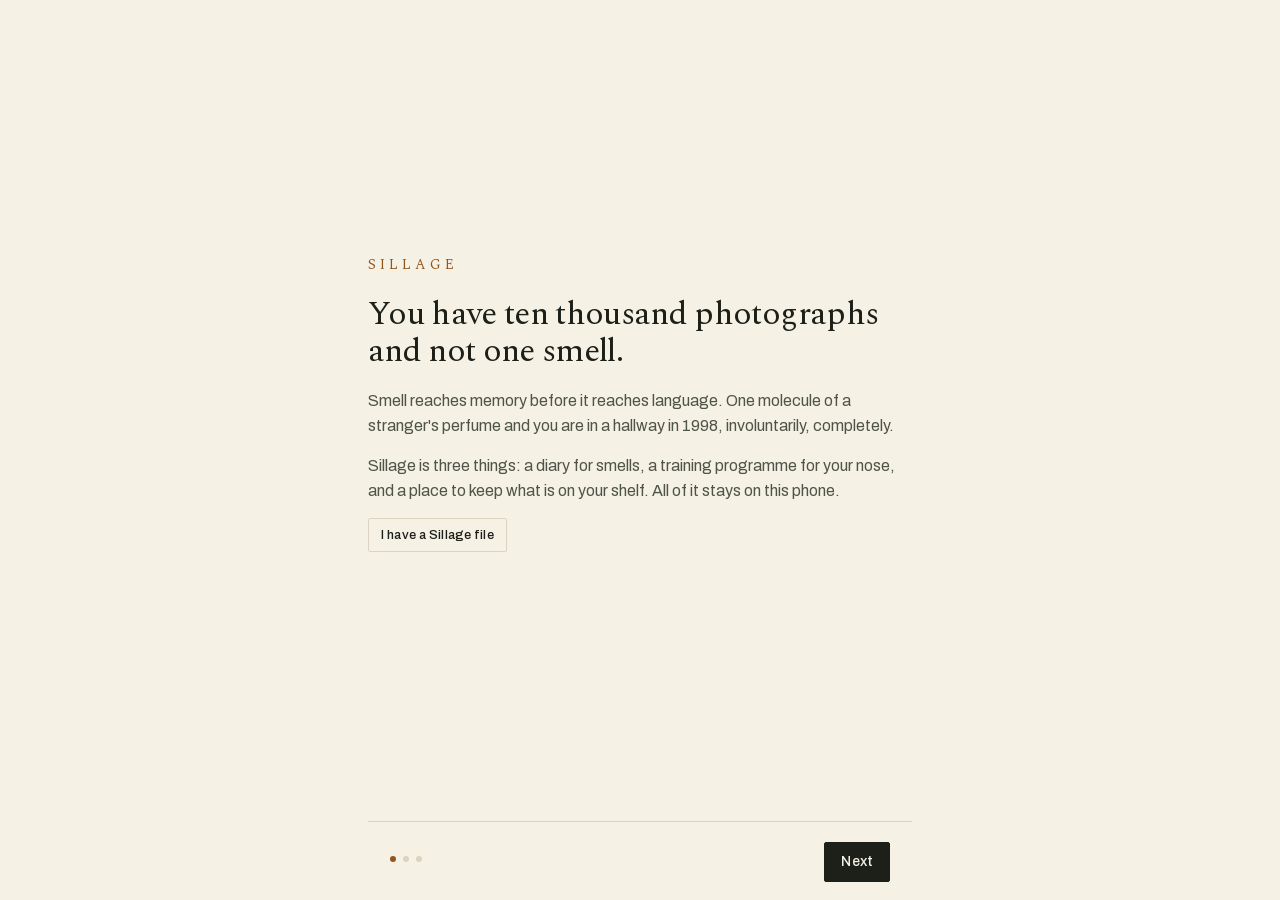
==== web/index.html @ 988bdafa "A diary for smells and a training programme for your nose. Scent journal, note lexicon and drills, e" ====
<!doctype html>
<html lang="en">
<head>
<meta charset="utf-8">
<meta name="viewport" content="width=device-width, initial-scale=1, maximum-scale=1, user-scalable=no, viewport-fit=cover">
<meta name="color-scheme" content="light dark">
<title>Sillage</title>
<link rel="icon" href="data:,">
<link rel="stylesheet" href="fonts/fonts.css">
<link rel="stylesheet" href="css/style.css">
</head>
<body>

<main id="stage">

  <!-- ONBOARDING -->
  <section class="screen" id="onboard" hidden>
    <div class="ob-track">
      <article class="ob-card" data-step="0">
        <p class="ob-kicker">Sillage</p>
        <h1 class="ob-line">You have ten thousand photographs and not one smell.</h1>
        <p class="ob-sub">Smell reaches memory before it reaches language. One molecule of a stranger's perfume and you are in a hallway in 1998, involuntarily, completely.</p>
        <p class="ob-sub">Sillage is three things: a diary for smells, a training programme for your nose, and a place to keep what is on your shelf. All of it stays on this phone.</p>
        <div class="btnrow">
          <label class="btn ghost small filelabel">I have a Sillage file<input type="file" id="obRestore" accept=".json" hidden></label>
        </div>
        <p class="ob-note" id="obRestoreNote"></p>
      </article>

      <article class="ob-card" data-step="1">
        <h2 class="ob-line small">You cannot record a smell. You can encode one.</h2>
        <p class="ob-sub">The trick is comparison. An adjective evaporates; a comparison sticks. Every entry asks you for one sentence of it, and hands you a shape to fill in.</p>
        <div class="field">
          <label for="obAnchor">Try it now. Something you can smell, or remember smelling.</label>
          <textarea id="obAnchor" rows="3" maxlength="240" placeholder="It is like wet cardboard and oranges, but warmer"></textarea>
          <p class="help" id="obAnchorNote">This is the whole technique. It gets easier immediately.</p>
        </div>
      </article>

      <article class="ob-card" data-step="2">
        <h2 class="ob-line small">Five minutes, most mornings.</h2>
        <p class="ob-sub">Training is short and it uses what is already in your kitchen. Coffee, a lemon, cloves and mint will get you through the first week.</p>
        <div class="field row spread">
          <div><label for="obRemind">Remind me to train</label>
            <p class="help">One notification, composed on this device. You can turn it off at any time.</p></div>
          <input type="checkbox" id="obRemind">
        </div>
        <div class="field row">
          <div class="half"><label for="obTime">At</label><input type="time" id="obTime" value="07:00"></div>
          <div class="half"><label for="obHemi">You are in the</label>
            <select id="obHemi">
              <option value="north">Northern hemisphere</option>
              <option value="south">Southern hemisphere</option>
            </select></div>
        </div>
        <p class="help">The hemisphere is only used to decide which season an entry belongs to, so that a cold first morning surfaces last year's cold first morning.</p>
      </article>
    </div>

    <div class="ob-foot">
      <div class="ob-dots" id="obDots"></div>
      <div class="btnrow tight">
        <button class="btn ghost small" id="obBack" hidden>Back</button>
        <button class="btn" id="obNext">Next</button>
      </div>
    </div>
  </section>

  <!-- JOURNAL -->
  <section class="screen view" id="v-journal" hidden>
    <div class="topbar">
      <div>
        <p class="eyebrow" id="journalDay"></p>
        <h1 class="title">Journal</h1>
      </div>
      <button class="btn ghost small" id="toSettings">Settings</button>
    </div>
    <div class="scroller">
      <div id="resurface"></div>
      <div class="searchrow">
        <input type="search" id="entrySearch" placeholder="A note, a place, a feeling" aria-label="Search your entries">
      </div>
      <div id="entryStream"></div>
      <p class="empty" id="journalEmpty" hidden>Nothing here yet. The next thing you smell will do.</p>
      <p class="effort" id="weekLine"></p>
    </div>
    <button class="fab" id="newEntry" aria-label="New entry">
      <span class="fabmark" aria-hidden="true"></span>
      <span class="fabtext">Log a smell</span>
    </button>
  </section>

  <!-- TRAIN -->
  <section class="screen view" id="v-train" hidden>
    <div class="topbar">
      <div>
        <p class="eyebrow" id="trainEyebrow"></p>
        <h1 class="title">Train</h1>
      </div>
      <button class="btn ghost small" id="toSkill">Your nose</button>
    </div>
    <div class="scroller">
      <div id="todaySession"></div>
      <h2 class="sub">Tracks</h2>
      <div id="trackList"></div>
      <h2 class="sub">How the scoring works</h2>
      <p class="help long">You shuffle the jars and you mark yourself. Sillage cannot smell anything, so the number on your accuracy curve is exactly as honest as you are. Marking a miss is worth more than marking a hit: it is the only way the app knows which shelf to send you back to.</p>
    </div>
  </section>

  <!-- SHELF -->
  <section class="screen view" id="v-shelf" hidden>
    <div class="topbar">
      <div>
        <p class="eyebrow" id="shelfCount"></p>
        <h1 class="title">Shelf</h1>
      </div>
      <button class="btn ghost small" id="addBottle">Add a bottle</button>
    </div>
    <div class="scroller">
      <div id="shelfStats"></div>
      <div id="bottleGrid" class="grid"></div>
      <p class="empty" id="shelfEmpty" hidden>An empty shelf. Add the bottle you wore today, and the wear log starts paying you back in about a fortnight.</p>
      <div id="neglected"></div>
    </div>
  </section>

  <!-- LEXICON -->
  <section class="screen view" id="v-lexicon" hidden>
    <div class="topbar">
      <div>
        <p class="eyebrow" id="lexEyebrow"></p>
        <h1 class="title">Lexicon</h1>
      </div>
      <button class="btn ghost small" id="lexMode">Yours</button>
    </div>
    <div class="scroller">
      <div class="searchrow">
        <input type="search" id="lexSearch" placeholder="Find a word" aria-label="Search the lexicon">
      </div>
      <div id="lexBody"></div>
    </div>
  </section>

  <!-- ENTRY FLOW -->
  <section class="screen view" id="v-entry" hidden>
    <div class="topbar">
      <button class="btn ghost small" id="entryCancel">Cancel</button>
      <button class="btn small" id="entrySave">Save</button>
    </div>
    <div class="scroller">
      <p class="eyebrow" id="entryWhen"></p>
      <h1 class="title" id="entryTitle">What did you smell?</h1>

      <div class="field">
        <textarea id="eText" rows="3" maxlength="600" placeholder="Rain hitting the hot pavement outside the bakery" aria-label="What you smelled"></textarea>
      </div>

      <h2 class="sub">Notes</h2>
      <div class="chiprow" id="eTags"></div>
      <div class="btnrow tight">
        <button class="btn ghost small" id="eAddTag">Add a note</button>
        <button class="btn bare" id="eSuggest">Read my words</button>
      </div>
      <p class="help" id="eTagNote">Tags come from the lexicon, and every one you use grows your vocabulary.</p>

      <h2 class="sub">Feeling</h2>
      <div id="eWheel" class="wheelwrap"></div>
      <p class="help" id="eFeelNote"></p>

      <h2 class="sub">Where, and who</h2>
      <div class="field row">
        <div class="half"><label for="ePlace">Place</label>
          <input type="text" id="ePlace" maxlength="80" autocomplete="off" placeholder="Rua da Bica, Lisbon"></div>
        <div class="half"><label for="ePeople">Who was there</label>
          <input type="text" id="ePeople" maxlength="120" autocomplete="off" placeholder="Names, separated by commas"></div>
      </div>
      <div class="field">
        <label for="eBottle">Wearing</label>
        <select id="eBottle"></select>
      </div>

      <h2 class="sub">The anchor</h2>
      <div class="field">
        <textarea id="eAnchor" rows="3" maxlength="240" aria-label="One sentence of comparison"></textarea>
        <div class="btnrow tight">
          <button class="btn bare" id="eScaffold">Another shape</button>
          <span class="help" id="eAnchorCount"></span>
        </div>
      </div>

      <div class="btnrow">
        <button class="btn ghost small danger" id="eDelete" hidden>Delete this entry</button>
      </div>
    </div>
  </section>

  <!-- DRILL -->
  <section class="screen view" id="v-drill" hidden>
    <div class="topbar">
      <button class="btn ghost small" id="drillQuit">Leave</button>
      <p class="eyebrow" id="drillStep"></p>
    </div>
    <div class="scroller" id="drillBody"></div>
  </section>

  <!-- BOTTLE -->
  <section class="screen view" id="v-bottle" hidden>
    <div class="topbar">
      <button class="btn ghost small" id="bottleBack">Back</button>
      <button class="btn ghost small" id="bottleEdit">Edit</button>
    </div>
    <div class="scroller" id="bottleBody"></div>
  </section>

  <!-- LEXICON CARD -->
  <section class="screen view" id="v-card" hidden>
    <div class="topbar">
      <button class="btn ghost small" id="cardBack">Back</button>
      <p class="eyebrow" id="cardFamily"></p>
    </div>
    <div class="scroller" id="cardBody"></div>
  </section>

  <!-- SKILL DASHBOARD -->
  <section class="screen view" id="v-skill" hidden>
    <div class="topbar">
      <button class="btn ghost small" id="skillBack">Back</button>
      <h1 class="title small">Your nose</h1>
    </div>
    <div class="scroller" id="skillBody"></div>
  </section>

  <!-- SETTINGS -->
  <section class="screen view" id="v-settings" hidden>
    <div class="topbar">
      <button class="btn ghost small" id="settingsBack">Back</button>
      <h1 class="title small">Settings</h1>
    </div>
    <div class="scroller">
      <h2 class="sub">Training</h2>
      <div class="field row spread">
        <div><label for="setRemind">Remind me</label>
          <p class="help">One notification for the next session, composed here and scheduled by Android.</p></div>
        <input type="checkbox" id="setRemind">
      </div>
      <div class="field row">
        <div class="half"><label for="setTime">At</label><input type="time" id="setTime"></div>
        <div class="half"><label for="setEvery">How often</label>
          <select id="setEvery">
            <option value="1">Every day</option>
            <option value="2">Every other day</option>
            <option value="3">Every third day</option>
            <option value="7">Once a week</option>
          </select></div>
      </div>

      <h2 class="sub">Resurfacing</h2>
      <div class="field row spread">
        <div><label for="setResurface">Bring old entries back</label>
          <p class="help">Anniversaries, and the same week of the year. A soft haptic pulse when one lands.</p></div>
        <input type="checkbox" id="setResurface">
      </div>
      <div class="field">
        <label for="setHemi">Hemisphere</label>
        <select id="setHemi">
          <option value="north">Northern</option>
          <option value="south">Southern</option>
        </select>
        <p class="help">Used only to decide which season an entry belongs to.</p>
      </div>

      <h2 class="sub">The shelf</h2>
      <div class="field row">
        <div class="half"><label for="setCurrency">Currency mark</label>
          <input type="text" id="setCurrency" maxlength="3" autocomplete="off"></div>
        <div class="half"><label for="setPrices">Show prices</label>
          <div class="switchrow"><input type="checkbox" id="setPrices"></div></div>
      </div>
      <p class="help">Prices are private and stay on this device. Turn them off if you hand your phone around.</p>

      <h2 class="sub">What Sillage cannot do</h2>
      <ul class="plainlist">
        <li>Reach the internet. The app does not hold the permission, so it cannot open a connection at all.</li>
        <li>Decode batch codes. That needs a brand database nobody can verify, so it is not here rather than half here.</li>
        <li>Take photographs. There is no camera permission. Every bottle on your shelf is drawn from its own name.</li>
        <li>Know the weather. Rain-triggered resurfacing needed a live forecast, so entries come back by date and by season instead.</li>
      </ul>

      <h2 class="sub">Your notebook</h2>
      <p class="help long" id="countLine"></p>
      <div class="btnrow">
        <button class="btn ghost small" id="exJson">Export JSON</button>
        <button class="btn ghost small" id="exCsv">Entries CSV</button>
        <button class="btn ghost small" id="exShelf">Shelf CSV</button>
        <label class="btn ghost small filelabel">Import<input type="file" id="importFile" accept=".json" hidden></label>
      </div>
      <p class="help" id="ioNote"></p>
      <div class="btnrow">
        <button class="btn ghost small danger" id="eraseBtn">Erase everything</button>
      </div>
      <p class="help long">An export is a plain file written to your Downloads folder by your own tap. It is not encrypted, so keep it where you would keep a diary.</p>

      <p class="colophon">Sillage. A diary for your most neglected sense.<br>Free and complete. No account, no subscription, no ads.</p>
    </div>
  </section>
</main>

<nav id="tabs" hidden>
  <button data-view="journal" class="tab is-on">Journal</button>
  <button data-view="train" class="tab">Train</button>
  <button data-view="shelf" class="tab">Shelf</button>
  <button data-view="lexicon" class="tab">Lexicon</button>
</nav>

<!-- NOTE PICKER -->
<div id="sheetTags" class="sheet" hidden>
  <div class="sheet-panel tall">
    <p class="sheet-title">Notes</p>
    <input type="search" id="tagSearch" placeholder="Search 352 cards" aria-label="Search notes">
    <div id="tagResults" class="taglist"></div>
    <div class="btnrow end">
      <button class="btn" id="tagDone">Done</button>
    </div>
  </div>
</div>

<!-- WEAR -->
<div id="sheetWear" class="sheet" hidden>
  <div class="sheet-panel">
    <p class="sheet-title" id="wearTitle"></p>
    <p class="sheet-sub">What is today?</p>
    <div class="chiprow" id="wearContexts" role="group" aria-label="Context"></div>
    <div class="field row">
      <div class="half"><label for="wearSprays">Sprays</label>
        <input type="number" id="wearSprays" min="1" max="20" inputmode="numeric" placeholder="Optional"></div>
      <div class="half"><label for="wearDate">Day</label>
        <input type="date" id="wearDate"></div>
    </div>
    <div class="btnrow end">
      <button class="btn ghost small" id="wearCancel">Cancel</button>
      <button class="btn" id="wearSave">Log it</button>
    </div>
  </div>
</div>

<!-- BOTTLE EDITOR -->
<div id="sheetBottle" class="sheet" hidden>
  <div class="sheet-panel tall">
    <p class="sheet-title" id="bottleSheetTitle">Add a bottle</p>
    <div class="field row">
      <div class="half"><label for="bName">Name</label>
        <input type="text" id="bName" maxlength="60" autocomplete="off" placeholder="Terre d'Hermes"></div>
      <div class="half"><label for="bHouse">House</label>
        <input type="text" id="bHouse" maxlength="40" autocomplete="off" placeholder="Hermes"></div>
    </div>
    <div class="field row">
      <div class="half"><label for="bSize">Size, ml</label>
        <input type="number" id="bSize" min="1" max="1000" inputmode="numeric" placeholder="100"></div>
      <div class="half"><label for="bStatus">What it is</label>
        <select id="bStatus"></select></div>
    </div>
    <div class="field row">
      <div class="half"><label for="bPrice">Price paid</label>
        <input type="number" id="bPrice" min="0" step="0.01" inputmode="decimal" placeholder="Private"></div>
      <div class="half"><label for="bAcquired">Acquired</label>
        <input type="date" id="bAcquired"></div>
    </div>
    <label class="mt">Notes on the bottle</label>
    <div class="chiprow" id="bNotes"></div>
    <div class="btnrow tight"><button class="btn ghost small" id="bAddNote">Add a note</button></div>

    <label for="bSillage" class="mt">Sillage</label>
    <div class="chiprow" id="bSillage" role="radiogroup" aria-label="Sillage"></div>
    <label class="mt">Seasons it works</label>
    <div class="chiprow" id="bSeasons" role="group" aria-label="Seasons"></div>

    <p class="sheet-sub mt">Your take, in three lines</p>
    <input type="text" id="bOpening" maxlength="120" autocomplete="off" placeholder="Opening" aria-label="Opening">
    <input type="text" id="bHeart" maxlength="120" autocomplete="off" placeholder="Heart" aria-label="Heart" class="mt6">
    <input type="text" id="bDrydown" maxlength="120" autocomplete="off" placeholder="Drydown" aria-label="Drydown" class="mt6">
    <label for="bStory" class="mt">How it arrived</label>
    <input type="text" id="bStory" maxlength="160" autocomplete="off" placeholder="Optional. Bought in Rome, the day it rained.">

    <div class="btnrow end">
      <button class="btn ghost small danger" id="bDelete" hidden>Remove</button>
      <button class="btn ghost small" id="bCancel">Cancel</button>
      <button class="btn" id="bSave">Save</button>
    </div>
  </div>
</div>

<p id="toast" class="toast" hidden></p>

<script src="js/lexicon.js"></script>
<script src="js/content.js"></script>
<script src="js/art.js"></script>
<script src="js/store.js"></script>
<script src="js/app.js"></script>
</body>
</html>
---- web/fonts/fonts.css ----
/* latin-ext */
@font-face {
  font-family: 'Archivo';
  font-style: normal;
  font-weight: 400;
  font-stretch: 100%;
  font-display: swap;
  src: url(k3kPo8UDI-1M0wlSV9XAw6lQkqWY8Q82sLyTOxKsv4RnUPU.woff2) format('woff2');
  unicode-range: U+0100-02BA, U+02BD-02C5, U+02C7-02CC, U+02CE-02D7, U+02DD-02FF, U+0304, U+0308, U+0329, U+1D00-1DBF, U+1E00-1E9F, U+1EF2-1EFF, U+2020, U+20A0-20AB, U+20AD-20C0, U+2113, U+2C60-2C7F, U+A720-A7FF;
}
/* latin */
@font-face {
  font-family: 'Archivo';
  font-style: normal;
  font-weight: 400;
  font-stretch: 100%;
  font-display: swap;
  src: url(k3kPo8UDI-1M0wlSV9XAw6lQkqWY8Q82sLydOxKsv4Rn.woff2) format('woff2');
  unicode-range: U+0000-00FF, U+0131, U+0152-0153, U+02BB-02BC, U+02C6, U+02DA, U+02DC, U+0304, U+0308, U+0329, U+2000-206F, U+20AC, U+2122, U+2191, U+2193, U+2212, U+2215, U+FEFF, U+FFFD;
}
/* latin-ext */
@font-face {
  font-family: 'Archivo';
  font-style: normal;
  font-weight: 500;
  font-stretch: 100%;
  font-display: swap;
  src: url(k3kPo8UDI-1M0wlSV9XAw6lQkqWY8Q82sLyTOxKsv4RnUPU.woff2) format('woff2');
  unicode-range: U+0100-02BA, U+02BD-02C5, U+02C7-02CC, U+02CE-02D7, U+02DD-02FF, U+0304, U+0308, U+0329, U+1D00-1DBF, U+1E00-1E9F, U+1EF2-1EFF, U+2020, U+20A0-20AB, U+20AD-20C0, U+2113, U+2C60-2C7F, U+A720-A7FF;
}
/* latin */
@font-face {
  font-family: 'Archivo';
  font-style: normal;
  font-weight: 500;
  font-stretch: 100%;
  font-display: swap;
  src: url(k3kPo8UDI-1M0wlSV9XAw6lQkqWY8Q82sLydOxKsv4Rn.woff2) format('woff2');
  unicode-range: U+0000-00FF, U+0131, U+0152-0153, U+02BB-02BC, U+02C6, U+02DA, U+02DC, U+0304, U+0308, U+0329, U+2000-206F, U+20AC, U+2122, U+2191, U+2193, U+2212, U+2215, U+FEFF, U+FFFD;
}
/* latin-ext */
@font-face {
  font-family: 'Archivo';
  font-style: normal;
  font-weight: 600;
  font-stretch: 100%;
  font-display: swap;
  src: url(k3kPo8UDI-1M0wlSV9XAw6lQkqWY8Q82sLyTOxKsv4RnUPU.woff2) format('woff2');
  unicode-range: U+0100-02BA, U+02BD-02C5, U+02C7-02CC, U+02CE-02D7, U+02DD-02FF, U+0304, U+0308, U+0329, U+1D00-1DBF, U+1E00-1E9F, U+1EF2-1EFF, U+2020, U+20A0-20AB, U+20AD-20C0, U+2113, U+2C60-2C7F, U+A720-A7FF;
}
/* latin */
@font-face {
  font-family: 'Archivo';
  font-style: normal;
  font-weight: 600;
  font-stretch: 100%;
  font-display: swap;
  src: url(k3kPo8UDI-1M0wlSV9XAw6lQkqWY8Q82sLydOxKsv4Rn.woff2) format('woff2');
  unicode-range: U+0000-00FF, U+0131, U+0152-0153, U+02BB-02BC, U+02C6, U+02DA, U+02DC, U+0304, U+0308, U+0329, U+2000-206F, U+20AC, U+2122, U+2191, U+2193, U+2212, U+2215, U+FEFF, U+FFFD;
}
/* latin-ext */
@font-face {
  font-family: 'Spectral';
  font-style: italic;
  font-weight: 300;
  font-display: swap;
  src: url(rnCu-xNNww_2s0amA9M8qtHEWfqFXVAKArdqqQ.woff2) format('woff2');
  unicode-range: U+0100-02BA, U+02BD-02C5, U+02C7-02CC, U+02CE-02D7, U+02DD-02FF, U+0304, U+0308, U+0329, U+1D00-1DBF, U+1E00-1E9F, U+1EF2-1EFF, U+2020, U+20A0-20AB, U+20AD-20C0, U+2113, U+2C60-2C7F, U+A720-A7FF;
}
/* latin */
@font-face {
  font-family: 'Spectral';
  font-style: italic;
  font-weight: 300;
  font-display: swap;
  src: url(rnCu-xNNww_2s0amA9M8qtHEWfSFXVAKArc.woff2) format('woff2');
  unicode-range: U+0000-00FF, U+0131, U+0152-0153, U+02BB-02BC, U+02C6, U+02DA, U+02DC, U+0304, U+0308, U+0329, U+2000-206F, U+20AC, U+2122, U+2191, U+2193, U+2212, U+2215, U+FEFF, U+FFFD;
}
/* latin-ext */
@font-face {
  font-family: 'Spectral';
  font-style: italic;
  font-weight: 400;
  font-display: swap;
  src: url(rnCt-xNNww_2s0amA9M8onTmTNmnUHowCw.woff2) format('woff2');
  unicode-range: U+0100-02BA, U+02BD-02C5, U+02C7-02CC, U+02CE-02D7, U+02DD-02FF, U+0304, U+0308, U+0329, U+1D00-1DBF, U+1E00-1E9F, U+1EF2-1EFF, U+2020, U+20A0-20AB, U+20AD-20C0, U+2113, U+2C60-2C7F, U+A720-A7FF;
}
/* latin */
@font-face {
  font-family: 'Spectral';
  font-style: italic;
  font-weight: 400;
  font-display: swap;
  src: url(rnCt-xNNww_2s0amA9M8onrmTNmnUHo.woff2) format('woff2');
  unicode-range: U+0000-00FF, U+0131, U+0152-0153, U+02BB-02BC, U+02C6, U+02DA, U+02DC, U+0304, U+0308, U+0329, U+2000-206F, U+20AC, U+2122, U+2191, U+2193, U+2212, U+2215, U+FEFF, U+FFFD;
}
/* latin-ext */
@font-face {
  font-family: 'Spectral';
  font-style: normal;
  font-weight: 300;
  font-display: swap;
  src: url(rnCs-xNNww_2s0amA9uSsG3PafaPWnIIMrY.woff2) format('woff2');
  unicode-range: U+0100-02BA, U+02BD-02C5, U+02C7-02CC, U+02CE-02D7, U+02DD-02FF, U+0304, U+0308, U+0329, U+1D00-1DBF, U+1E00-1E9F, U+1EF2-1EFF, U+2020, U+20A0-20AB, U+20AD-20C0, U+2113, U+2C60-2C7F, U+A720-A7FF;
}
/* latin */
@font-face {
  font-family: 'Spectral';
  font-style: normal;
  font-weight: 300;
  font-display: swap;
  src: url(rnCs-xNNww_2s0amA9uSsG3BafaPWnII.woff2) format('woff2');
  unicode-range: U+0000-00FF, U+0131, U+0152-0153, U+02BB-02BC, U+02C6, U+02DA, U+02DC, U+0304, U+0308, U+0329, U+2000-206F, U+20AC, U+2122, U+2191, U+2193, U+2212, U+2215, U+FEFF, U+FFFD;
}
/* latin-ext */
@font-face {
  font-family: 'Spectral';
  font-style: normal;
  font-weight: 400;
  font-display: swap;
  src: url(rnCr-xNNww_2s0amA9M3knjsS_ulYHs.woff2) format('woff2');
  unicode-range: U+0100-02BA, U+02BD-02C5, U+02C7-02CC, U+02CE-02D7, U+02DD-02FF, U+0304, U+0308, U+0329, U+1D00-1DBF, U+1E00-1E9F, U+1EF2-1EFF, U+2020, U+20A0-20AB, U+20AD-20C0, U+2113, U+2C60-2C7F, U+A720-A7FF;
}
/* latin */
@font-face {
  font-family: 'Spectral';
  font-style: normal;
  font-weight: 400;
  font-display: swap;
  src: url(rnCr-xNNww_2s0amA9M5knjsS_ul.woff2) format('woff2');
  unicode-range: U+0000-00FF, U+0131, U+0152-0153, U+02BB-02BC, U+02C6, U+02DA, U+02DC, U+0304, U+0308, U+0329, U+2000-206F, U+20AC, U+2122, U+2191, U+2193, U+2212, U+2215, U+FEFF, U+FFFD;
}
/* latin-ext */
@font-face {
  font-family: 'Spectral';
  font-style: normal;
  font-weight: 500;
  font-display: swap;
  src: url(rnCs-xNNww_2s0amA9vKsW3PafaPWnIIMrY.woff2) format('woff2');
  unicode-range: U+0100-02BA, U+02BD-02C5, U+02C7-02CC, U+02CE-02D7, U+02DD-02FF, U+0304, U+0308, U+0329, U+1D00-1DBF, U+1E00-1E9F, U+1EF2-1EFF, U+2020, U+20A0-20AB, U+20AD-20C0, U+2113, U+2C60-2C7F, U+A720-A7FF;
}
/* latin */
@font-face {
  font-family: 'Spectral';
  font-style: normal;
  font-weight: 500;
  font-display: swap;
  src: url(rnCs-xNNww_2s0amA9vKsW3BafaPWnII.woff2) format('woff2');
  unicode-range: U+0000-00FF, U+0131, U+0152-0153, U+02BB-02BC, U+02C6, U+02DA, U+02DC, U+0304, U+0308, U+0329, U+2000-206F, U+20AC, U+2122, U+2191, U+2193, U+2212, U+2215, U+FEFF, U+FFFD;
}
/* latin-ext */
@font-face {
  font-family: 'Spectral';
  font-style: normal;
  font-weight: 600;
  font-display: swap;
  src: url(rnCs-xNNww_2s0amA9vmtm3PafaPWnIIMrY.woff2) format('woff2');
  unicode-range: U+0100-02BA, U+02BD-02C5, U+02C7-02CC, U+02CE-02D7, U+02DD-02FF, U+0304, U+0308, U+0329, U+1D00-1DBF, U+1E00-1E9F, U+1EF2-1EFF, U+2020, U+20A0-20AB, U+20AD-20C0, U+2113, U+2C60-2C7F, U+A720-A7FF;
}
/* latin */
@font-face {
  font-family: 'Spectral';
  font-style: normal;
  font-weight: 600;
  font-display: swap;
  src: url(rnCs-xNNww_2s0amA9vmtm3BafaPWnII.woff2) format('woff2');
  unicode-range: U+0000-00FF, U+0131, U+0152-0153, U+02BB-02BC, U+02C6, U+02DA, U+02DC, U+0304, U+0308, U+0329, U+2000-206F, U+20AC, U+2122, U+2191, U+2193, U+2212, U+2215, U+FEFF, U+FFFD;
}
---- web/css/style.css ----
/* Sillage. Apothecary warmth: cream paper, amber glass, one accent and nothing
   else that shouts. Spectral for anything worth reading slowly, Archivo for
   anything you only need to scan. One radius system: 2px on controls, 10px on
   cards, full round on the wheel. Motion is drift and fade, never a snap. */

:root {
  --paper: #F6F1E5;
  --paper-2: #EFE8D8;
  --paper-3: #E7DFCB;
  --ink: #1D2019;
  --ink-soft: #4E5447;
  --ink-faint: #626857;
  --hair: #DBD3BF;
  --accent: #94551A;
  --accent-ink: #F6F1E5;
  --danger: #8A2F26;
  --r: 2px;
  --rc: 10px;
  --serif: "Spectral", Iowan Old Style, Palatino, Georgia, serif;
  --sans: "Archivo", "Helvetica Neue", system-ui, -apple-system, sans-serif;
  --measure: 34rem;
  --tabh: 0px;
  --lift: 0;
}

@media (prefers-color-scheme: dark) {
  :root {
    --paper: #14160F;
    --paper-2: #1E211A;
    --paper-3: #262A21;
    --ink: #ECE5D4;
    --ink-soft: #ADA694;
    --ink-faint: #948D7C;
    --hair: #343829;
    --accent: #DFA353;
    --accent-ink: #14160F;
    --danger: #E39189;
    --lift: 1;
  }
}

* { box-sizing: border-box; -webkit-tap-highlight-color: transparent; }

html, body {
  margin: 0; height: 100%;
  background: var(--paper);
  color: var(--ink);
  font-family: var(--sans);
  font-size: 16px;
  line-height: 1.55;
  -webkit-font-smoothing: antialiased;
  overscroll-behavior: none;
}

#stage { position: fixed; inset: 0 0 var(--tabh) 0; }
body.has-tabs { --tabh: calc(60px + var(--sab, 0px)); }

.screen { position: absolute; inset: 0; display: flex; flex-direction: column; }
.screen[hidden] { display: none !important; }

.scroller {
  flex: 1; overflow-y: auto; -webkit-overflow-scrolling: touch;
  padding: 18px 22px 56px;
  max-width: var(--measure); width: 100%; margin: 0 auto;
}

/* ---------- type ---------- */
.eyebrow {
  font-size: 11px; letter-spacing: .16em; text-transform: uppercase;
  color: var(--ink-faint); margin: 0 0 3px; font-weight: 500;
}
.title { font-family: var(--serif); font-size: 31px; font-weight: 400; letter-spacing: -0.014em; margin: 0; line-height: 1.08; }
.title.small { font-size: 22px; }
.sub {
  font-size: 11px; letter-spacing: .16em; text-transform: uppercase; font-weight: 600;
  color: var(--ink-faint); margin: 32px 0 12px; padding-bottom: 7px; border-bottom: 1px solid var(--hair);
}
.scroller > .sub:first-child { margin-top: 4px; }
.lede { font-family: var(--serif); font-size: 20px; line-height: 1.42; margin: 4px 0 20px; }
.help { font-size: 13px; color: var(--ink-faint); margin: 6px 0 0; line-height: 1.45; }
.help.long { margin-top: 14px; }
.empty { font-family: var(--serif); font-size: 18px; font-style: italic; line-height: 1.5; color: var(--ink-soft); margin: 26px 0; }
.effort { font-size: 13px; color: var(--ink-faint); margin: 34px 0 0; font-style: italic; font-family: var(--serif); }
.colophon { font-size: 12px; color: var(--ink-faint); margin-top: 40px; line-height: 1.65; }
.plainlist { padding-left: 1.05rem; margin: 8px 0 0; color: var(--ink-soft); font-size: 14px; }
.plainlist li { margin-bottom: 8px; }
.ital { font-style: italic; }

/* ---------- bars ---------- */
.topbar {
  display: flex; align-items: flex-end; justify-content: space-between; gap: 14px;
  padding: calc(15px + var(--sat, 0px)) 22px 13px;
  border-bottom: 1px solid var(--hair);
  max-width: var(--measure); width: 100%; margin: 0 auto;
}
.topbar .eyebrow { margin-bottom: 2px; }
.topbar .title.small { margin-bottom: 1px; }
.topbar .btn { margin-bottom: 2px; }

#tabs {
  position: fixed; left: 0; right: 0; bottom: 0;
  height: calc(60px + var(--sab, 0px));
  padding-bottom: var(--sab, 0px); padding-top: 19px;
  display: grid; grid-template-columns: repeat(4, 1fr);
  background: var(--paper); border-top: 1px solid var(--hair);
  align-items: start; z-index: 10;
}
#tabs[hidden] { display: none !important; }
.tab {
  background: none; border: 0; font: inherit; font-size: 11px; font-weight: 600;
  letter-spacing: .12em; text-transform: uppercase; color: var(--ink-faint);
  cursor: pointer; padding: 0 0 6px;
}
.tab.is-on { color: var(--ink); box-shadow: inset 0 -2px 0 0 var(--accent); }

/* ---------- the nose button ---------- */
.fab {
  position: fixed; right: 20px; bottom: calc(76px + var(--sab, 0px)); z-index: 9;
  display: flex; align-items: center; gap: 9px;
  background: var(--accent); color: var(--accent-ink);
  border: 0; border-radius: 999px; padding: 12px 20px 12px 16px;
  font: inherit; font-size: 14px; font-weight: 600; letter-spacing: .01em;
  box-shadow: 0 6px 20px rgba(0,0,0,.16); cursor: pointer;
}
.fab:active { transform: translateY(1px); }
.fabmark {
  width: 15px; height: 15px; border-radius: 50%;
  border: 2px solid var(--accent-ink); position: relative; flex: none;
}
.fabmark::after {
  content: ""; position: absolute; inset: 3px; border-radius: 50%; background: var(--accent-ink);
}

/* ---------- controls ---------- */
.btn {
  font: inherit; font-size: 14px; font-weight: 500; letter-spacing: .01em;
  background: var(--ink); color: var(--paper); border: 1px solid var(--ink);
  border-radius: var(--r); padding: 8px 16px; cursor: pointer;
  transition: transform .14s ease, opacity .14s ease;
}
.btn:active { transform: translateY(1px); }
.btn[disabled] { opacity: .35; cursor: default; }
.btn.ghost { background: transparent; color: var(--ink); border-color: var(--hair); }
.btn.accent { background: var(--accent); border-color: var(--accent); color: var(--accent-ink); }
.btn.small { padding: 6px 12px; font-size: 13px; }
.btn.danger { color: var(--danger); border-color: var(--danger); background: transparent; }
.btn.bare { background: none; border: 0; color: var(--ink-faint); padding: 6px 2px; font-size: 13px; text-decoration: underline; text-underline-offset: 3px; }
.btn.wide { width: 100%; padding: 13px 16px; font-size: 15px; }
.filelabel { display: inline-block; }
.btnrow { display: flex; flex-wrap: wrap; gap: 8px; margin-top: 14px; align-items: center; }
.btnrow.end { justify-content: flex-end; margin-top: 20px; }
.btnrow.tight { margin-top: 6px; }

label { display: block; font-size: 13px; font-weight: 500; color: var(--ink-soft); margin-bottom: 5px; }
label.mt { margin-top: 16px; }
input[type=text], input[type=tel], input[type=number], input[type=time], input[type=date],
input[type=search], select, textarea {
  font: inherit; font-size: 15px; width: 100%;
  background: var(--paper-2); color: var(--ink);
  border: 1px solid var(--hair); border-radius: var(--r); padding: 9px 11px; outline: 0;
}
input.mt6 { margin-top: 6px; }
textarea { resize: vertical; line-height: 1.5; font-family: var(--serif); font-size: 17px; }
input::placeholder, textarea::placeholder { color: var(--ink-faint); opacity: 1; }
input:focus, select:focus, textarea:focus { border-color: var(--accent); }
input[type=checkbox] { width: 22px; height: 22px; accent-color: var(--accent); flex: none; margin-top: 4px; }
select {
  -webkit-appearance: none; appearance: none;
  background-image: linear-gradient(45deg, transparent 50%, var(--ink-faint) 50%), linear-gradient(135deg, var(--ink-faint) 50%, transparent 50%);
  background-position: calc(100% - 16px) 18px, calc(100% - 11px) 18px;
  background-size: 5px 5px, 5px 5px; background-repeat: no-repeat; padding-right: 34px;
}
.field { margin-top: 14px; }
.field.row { display: flex; gap: 12px; }
.field.row .half { flex: 1; min-width: 0; }
.field.row.spread { justify-content: space-between; align-items: flex-start; }
.field.row.spread > div { flex: 1; }
.switchrow { display: flex; align-items: center; height: 38px; }
.searchrow { margin: 2px 0 14px; }
.searchrow input[type=search] {
  background: transparent; border: 0; border-bottom: 1px solid var(--hair);
  border-radius: 0; padding: 7px 2px; font-size: 14px;
}
.searchrow input[type=search]:focus { border-bottom-color: var(--accent); }

/* what you have already named in a blind round */
.sofar { margin-top: 26px; border-top: 1px solid var(--hair); padding-top: 12px; }
.sofar .sf { display: flex; justify-content: space-between; gap: 12px; padding: 7px 0; font-size: 14px; color: var(--ink-soft); }
.sofar .sf .mk { font-size: 12px; letter-spacing: .1em; text-transform: uppercase; }
.sofar .sf .mk.hit { color: var(--accent); }
.sofar .sf .mk.miss { color: var(--ink-faint); }
.teachline { font-family: var(--serif); font-style: italic; font-size: 15.5px; color: var(--ink-faint); margin: 22px 0 0; line-height: 1.5; }

/* ---------- chips ---------- */
.chiprow { display: flex; flex-wrap: wrap; gap: 7px; margin-top: 4px; }
.chip {
  font: inherit; font-size: 13px; line-height: 1.2;
  background: var(--paper-2); color: var(--ink-soft);
  border: 1px solid var(--hair); border-radius: 999px;
  padding: 6px 12px; cursor: pointer;
}
.chip.on { background: var(--accent); border-color: var(--accent); color: var(--accent-ink); font-weight: 500; }
.chip.plain { cursor: default; }
.chip .x { margin-left: 6px; opacity: .7; font-weight: 600; }

/* ---------- cards ---------- */
.card {
  background: var(--paper-2); border: 1px solid var(--hair); border-radius: var(--rc);
  padding: 16px 17px; margin-bottom: 12px;
}
.card h3 { font-family: var(--serif); font-size: 19px; font-weight: 500; margin: 0 0 4px; line-height: 1.2; }
.card p { margin: 0; }

/* the resurfaced memory */
.resurf {
  border: 1px solid var(--accent); border-radius: var(--rc);
  background: var(--paper-2); padding: 18px 18px 16px; margin-bottom: 20px;
  animation: waft .9s ease both;
}
.resurf .rk { font-size: 11px; letter-spacing: .16em; text-transform: uppercase; color: var(--accent); font-weight: 600; margin: 0 0 8px; }
.resurf .rt { font-family: var(--serif); font-size: 21px; line-height: 1.38; margin: 0 0 10px; }
.resurf .ra { font-family: var(--serif); font-style: italic; font-size: 17px; line-height: 1.45; color: var(--ink-soft); margin: 0 0 12px; }
.resurf .rm { font-size: 12.5px; color: var(--ink-faint); margin: 0; }

@keyframes waft {
  from { opacity: 0; transform: translateY(10px); }
  to { opacity: 1; transform: none; }
}
@media (prefers-reduced-motion: reduce) {
  .resurf, .view { animation: none !important; }
}

/* an entry in the stream */
.ecard {
  position: relative; padding: 14px 16px 14px 20px; margin-bottom: 10px;
  background: var(--paper-2); border: 1px solid var(--hair); border-radius: var(--rc);
  cursor: pointer;
}
.ecard::before {
  content: ""; position: absolute; left: 0; top: 8px; bottom: 8px; width: 4px;
  border-radius: 0 3px 3px 0; background: var(--feel, var(--hair));
}
.ecard .em { font-size: 12px; color: var(--ink-faint); margin: 0 0 5px; letter-spacing: .02em; }
.ecard .et { font-family: var(--serif); font-size: 17.5px; line-height: 1.42; margin: 0; }
.ecard .ea { font-family: var(--serif); font-style: italic; font-size: 15.5px; color: var(--ink-soft); margin: 7px 0 0; line-height: 1.4; }
.ecard .etags { display: flex; flex-wrap: wrap; gap: 5px; margin-top: 9px; }
.ecard .etag { font-size: 11.5px; letter-spacing: .04em; color: var(--ink-faint); border: 1px solid var(--hair); border-radius: 999px; padding: 2px 8px; }

@media (prefers-color-scheme: dark) {
  .ecard::before { filter: brightness(1.5) saturate(.95); }
  .bottle, .fbadge { filter: brightness(1.28) saturate(.95); }
}

/* ---------- train ---------- */
.session {
  border: 1px solid var(--hair); border-radius: var(--rc); background: var(--paper-2);
  padding: 18px; margin-bottom: 18px;
}
.session .sk { font-size: 11px; letter-spacing: .16em; text-transform: uppercase; color: var(--accent); font-weight: 600; margin: 0 0 7px; }
.session h3 { font-family: var(--serif); font-size: 23px; font-weight: 400; margin: 0 0 8px; line-height: 1.15; }
.session .sb { font-size: 15px; color: var(--ink-soft); margin: 0 0 12px; line-height: 1.5; }
.session .mats { display: flex; flex-wrap: wrap; gap: 6px; margin-bottom: 14px; }
.session .mat { font-size: 12.5px; border: 1px solid var(--hair); border-radius: 999px; padding: 3px 10px; color: var(--ink-soft); background: var(--paper); }

.trow {
  display: grid; grid-template-columns: 1fr auto; gap: 12px; align-items: start;
  padding: 15px 0; border-top: 1px solid var(--hair); cursor: pointer;
}
.trow:last-child { border-bottom: 1px solid var(--hair); }
.trow h4 { font-family: var(--serif); font-size: 18px; font-weight: 500; margin: 0 0 3px; }
.trow p { margin: 0; font-size: 13.5px; color: var(--ink-faint); line-height: 1.45; }
.trow .prog { font-size: 12px; color: var(--ink-faint); white-space: nowrap; letter-spacing: .04em; }
.pbar { height: 3px; background: var(--paper-3); border-radius: 2px; margin-top: 9px; overflow: hidden; }
.pbar span { display: block; height: 100%; background: var(--accent); }

/* drill runner */
.drill-big { font-family: var(--serif); font-size: 30px; line-height: 1.15; margin: 8px 0 12px; font-weight: 400; }
.drill-sub { font-size: 16px; color: var(--ink-soft); line-height: 1.55; margin: 0 0 18px; }
.timer { font-family: var(--serif); font-size: 62px; line-height: 1; letter-spacing: -0.02em; margin: 22px 0 6px; font-variant-numeric: tabular-nums; }
.timer.soft { color: var(--ink-faint); }
.guessgrid { display: grid; grid-template-columns: 1fr 1fr; gap: 8px; margin-top: 14px; }
.guess {
  font: inherit; font-size: 14px; text-align: left; background: var(--paper-2);
  border: 1px solid var(--hair); border-radius: var(--r); padding: 12px 13px; color: var(--ink); cursor: pointer;
}
.guess.on { border-color: var(--accent); background: var(--paper-3); }
.verdict { display: flex; gap: 10px; margin-top: 18px; }
.verdict .btn { flex: 1; padding: 14px; font-size: 15px; }
.runline { font-size: 13px; color: var(--ink-faint); margin: 0 0 6px; letter-spacing: .05em; text-transform: uppercase; }
.scoreline { font-family: var(--serif); font-size: 46px; margin: 6px 0 2px; line-height: 1; }
.missrow { display: flex; justify-content: space-between; gap: 12px; padding: 11px 0; border-top: 1px solid var(--hair); font-size: 14px; }
.missrow:last-of-type { border-bottom: 1px solid var(--hair); }
.missrow a { color: var(--accent); text-decoration: none; font-size: 13px; }

/* ---------- shelf ---------- */
.grid { display: grid; grid-template-columns: repeat(3, 1fr); gap: 12px; margin-top: 6px; }
.bcell {
  background: var(--paper-2); border: 1px solid var(--hair); border-radius: var(--rc);
  padding: 12px 8px 11px; text-align: center; cursor: pointer;
}
.bcell .bottle { width: 100%; height: 84px; display: block; margin: 0 auto 8px; }
.bcell .bn { font-family: var(--serif); font-size: 14px; line-height: 1.24; margin: 0; }
.bcell .bh { font-size: 11px; color: var(--ink-faint); margin: 2px 0 0; letter-spacing: .04em; }
.bcell .bw { font-size: 11px; color: var(--accent); margin: 5px 0 0; letter-spacing: .04em; }
.bcell.worn { border-color: var(--accent); }

.bglass { fill: var(--paper-3); }
.bline { fill: none; stroke: var(--ink-faint); stroke-width: 1.4; opacity: .55; }
.bcap { fill: var(--ink-faint); opacity: .65; }

.statrow { display: grid; grid-template-columns: repeat(3, 1fr); gap: 10px; margin: 4px 0 18px; }
.statrow .s { border: 1px solid var(--hair); border-radius: var(--rc); padding: 11px 12px; background: var(--paper-2); }
.statrow .sv { font-family: var(--serif); font-size: 24px; line-height: 1.1; }
.statrow .sl { font-size: 11px; color: var(--ink-faint); letter-spacing: .07em; text-transform: uppercase; margin-top: 3px; }

.wearrow { display: flex; justify-content: space-between; gap: 12px; padding: 10px 0; border-top: 1px solid var(--hair); font-size: 14px; align-items: baseline; }
.wearrow .wc { color: var(--ink-faint); font-size: 12.5px; }
.wearrow button { background: none; border: 0; color: var(--ink-faint); font: inherit; font-size: 12px; cursor: pointer; text-decoration: underline; text-underline-offset: 3px; }

.take { border-left: 2px solid var(--accent); padding-left: 14px; margin: 14px 0; }
.take p { font-family: var(--serif); font-size: 17px; line-height: 1.45; margin: 0 0 6px; }
.take p span { font-family: var(--sans); font-size: 11px; letter-spacing: .13em; text-transform: uppercase; color: var(--ink-faint); display: block; }

.bighead { display: flex; gap: 16px; align-items: flex-end; margin-bottom: 6px; }
.bighead .bottle { width: 76px; height: 118px; flex: none; }
.bighead h1 { font-family: var(--serif); font-size: 27px; font-weight: 400; margin: 0; line-height: 1.1; }
.bighead .h { font-size: 13px; color: var(--ink-faint); letter-spacing: .08em; text-transform: uppercase; margin: 0 0 5px; }

/* ---------- lexicon ---------- */
.famrow {
  display: grid; grid-template-columns: 44px 1fr auto; gap: 14px; align-items: center;
  padding: 14px 0; border-top: 1px solid var(--hair); cursor: pointer;
}
.famrow:last-of-type { border-bottom: 1px solid var(--hair); }
.famrow h4 { font-family: var(--serif); font-size: 18px; font-weight: 500; margin: 0 0 2px; }
.famrow p { margin: 0; font-size: 13px; color: var(--ink-faint); line-height: 1.42; }
.famrow .fc { font-size: 12px; color: var(--ink-faint); white-space: nowrap; }
.fbadge { width: 44px; height: 44px; display: block; }

.lexrow {
  display: flex; justify-content: space-between; gap: 12px; align-items: baseline;
  padding: 11px 0; border-top: 1px solid var(--hair); cursor: pointer;
}
.lexrow:last-of-type { border-bottom: 1px solid var(--hair); }
.lexrow .lt { font-family: var(--serif); font-size: 17px; }
.lexrow .lw { font-size: 12.5px; color: var(--ink-faint); text-align: right; max-width: 58%;
               white-space: nowrap; overflow: hidden; text-overflow: ellipsis; }
.lexrow .lu { font-size: 11px; color: var(--accent); letter-spacing: .06em; white-space: nowrap; }

.cardview h1 { font-family: var(--serif); font-size: 36px; font-weight: 400; margin: 6px 0 4px; line-height: 1.05; letter-spacing: -0.02em; }
.cardview .cw { font-family: var(--serif); font-size: 20px; line-height: 1.48; margin: 16px 0 0; }
.cardview .co { font-family: var(--serif); font-style: italic; font-size: 17.5px; line-height: 1.5; color: var(--ink-soft); margin: 14px 0 0; }
.cardview .cmeta { font-size: 12.5px; color: var(--ink-faint); margin-top: 22px; }

.taglist { max-height: 46vh; overflow-y: auto; margin: 12px 0 6px; border-top: 1px solid var(--hair); }
.taglist .tg {
  display: flex; justify-content: space-between; gap: 10px; align-items: baseline;
  padding: 10px 2px; border-bottom: 1px solid var(--hair); cursor: pointer;
}
.taglist .tg.on { background: var(--paper-3); }
.taglist .tt { font-family: var(--serif); font-size: 16px; }
.taglist .tf { font-size: 11px; color: var(--ink-faint); letter-spacing: .06em; text-transform: uppercase; }

/* ---------- charts ---------- */
.chart { width: 100%; height: auto; display: block; margin: 10px 0 4px; overflow: visible; }
.chart .grid { stroke: var(--hair); stroke-width: 1; }
.chart .area { fill: var(--accent); opacity: .13; }
.chart .line { fill: none; stroke: var(--accent); stroke-width: 2; stroke-linejoin: round; stroke-linecap: round; }
.chart .dot { fill: var(--paper); stroke: var(--accent); stroke-width: 2; }
.chart .bar { fill: var(--accent); opacity: .8; }
.chart .bar.off { fill: var(--hair); opacity: 1; }
.chart .tick { font-family: var(--sans); font-size: 9px; fill: var(--ink-faint); letter-spacing: .04em; }

.sbrow { display: grid; grid-template-columns: 10rem 1fr 3.4rem; gap: 10px; align-items: center; padding: 8px 0; font-size: 13px; }
.sbname { color: var(--ink-soft); }
.sbtrack { height: 6px; background: var(--paper-3); border-radius: 3px; overflow: hidden; }
.sbfill { display: block; height: 100%; background: var(--accent); }
.sbval { text-align: right; color: var(--ink-faint); font-size: 12px; font-variant-numeric: tabular-nums; }

.bignum { font-family: var(--serif); font-size: 40px; line-height: 1.05; margin: 2px 0 0; }
.bignum small { font-family: var(--sans); font-size: 13px; color: var(--ink-faint); letter-spacing: .06em; }

/* ---------- the wheel ---------- */
.wheelwrap { display: flex; justify-content: center; margin: 6px 0 2px; }
.wheel { max-width: 260px; width: 100%; height: auto; }
.wheel .wedge { cursor: pointer; }
.wheel .wedge path { transition: fill-opacity .25s ease; }
.wheel .wlab { font-family: var(--sans); font-size: 8.6px; font-weight: 600; letter-spacing: .06em; fill: var(--ink); text-transform: uppercase; }
.wheel .wlab.won { fill: #F6F1E5; }
.wheel .whub { fill: var(--paper-2); stroke: var(--hair); stroke-width: 1; }
.wheel .whubtext { font-family: var(--serif); font-size: 15px; fill: var(--ink); }

/* ---------- sheets ---------- */
.sheet { position: fixed; inset: 0; z-index: 40; display: flex; align-items: flex-end; justify-content: center; background: rgba(12,12,8,.45); }
.sheet[hidden] { display: none !important; }
/* The note picker can open on top of the bottle editor, and the bottle editor sits
   later in the document, so the picker needs to win explicitly. */
#sheetTags { z-index: 50; }
.sheet-panel {
  background: var(--paper); width: 100%; max-width: var(--measure);
  border-radius: var(--rc) var(--rc) 0 0; border-top: 1px solid var(--hair);
  padding: 20px 22px calc(22px + var(--sab, 0px));
  max-height: 88vh; overflow-y: auto;
  animation: rise .26s cubic-bezier(.2,.7,.3,1) both;
}
.sheet-panel.tall { max-height: 92vh; }
@keyframes rise { from { transform: translateY(22px); opacity: 0; } to { transform: none; opacity: 1; } }
@media (prefers-reduced-motion: reduce) { .sheet-panel { animation: none; } }
.sheet-title { font-family: var(--serif); font-size: 21px; margin: 0 0 4px; }
.sheet-sub { font-size: 13px; color: var(--ink-faint); margin: 0 0 10px; }
.sheet-sub.mt { margin-top: 18px; }

/* ---------- toast ---------- */
.toast {
  position: fixed; left: 50%; transform: translateX(-50%);
  bottom: calc(84px + var(--sab, 0px)); z-index: 60;
  background: var(--ink); color: var(--paper);
  padding: 10px 18px; border-radius: 999px; font-size: 13.5px;
  max-width: 88vw; text-align: center; margin: 0;
}
.toast[hidden] { display: none !important; }

/* ---------- onboarding ---------- */
#onboard { padding: 0; }
.ob-track { flex: 1; overflow-y: auto; padding: var(--sat, 0px) 22px 0; display: flex; align-items: center; }
.ob-card { display: none; max-width: var(--measure); width: 100%; margin: 0 auto; padding: 26px 0; }
.ob-card.is-on { display: block; animation: waft .5s ease both; }
.ob-kicker { font-family: var(--serif); font-size: 14px; letter-spacing: .28em; text-transform: uppercase; color: var(--accent); margin: 0 0 20px; }
.ob-line { font-family: var(--serif); font-size: 33px; font-weight: 400; line-height: 1.12; letter-spacing: -0.02em; margin: 0 0 18px; }
.ob-line.small { font-size: 26px; }
.ob-sub { font-size: 16px; color: var(--ink-soft); line-height: 1.6; margin: 0 0 14px; }
.ob-note { font-size: 13px; color: var(--ink-faint); margin: 10px 0 0; }
.ob-foot {
  display: flex; align-items: center; justify-content: space-between; gap: 16px;
  padding: 14px 22px calc(18px + var(--sab, 0px)); border-top: 1px solid var(--hair);
  max-width: var(--measure); width: 100%; margin: 0 auto;
}
.ob-dots { display: flex; gap: 7px; }
.ob-dots i { width: 6px; height: 6px; border-radius: 50%; background: var(--hair); display: block; }
.ob-dots i.on { background: var(--accent); }

/* ---------- misc ---------- */
.rowlink { display: flex; justify-content: space-between; gap: 12px; align-items: baseline; padding: 12px 0; border-top: 1px solid var(--hair); cursor: pointer; }
.rowlink:last-of-type { border-bottom: 1px solid var(--hair); }
.rowlink .rl { font-family: var(--serif); font-size: 16.5px; }
.rowlink .rr { font-size: 12.5px; color: var(--ink-faint); }
.hr { border: 0; border-top: 1px solid var(--hair); margin: 26px 0; }

/* The drill runner holds its footer at the bottom of the screen when a round is
   short, and scrolls normally when it is not. */
#drillBody { display: flex; flex-direction: column; }
#drillBody .sofar { margin-top: auto; }
#drillBody .teachline { margin-top: 16px; }
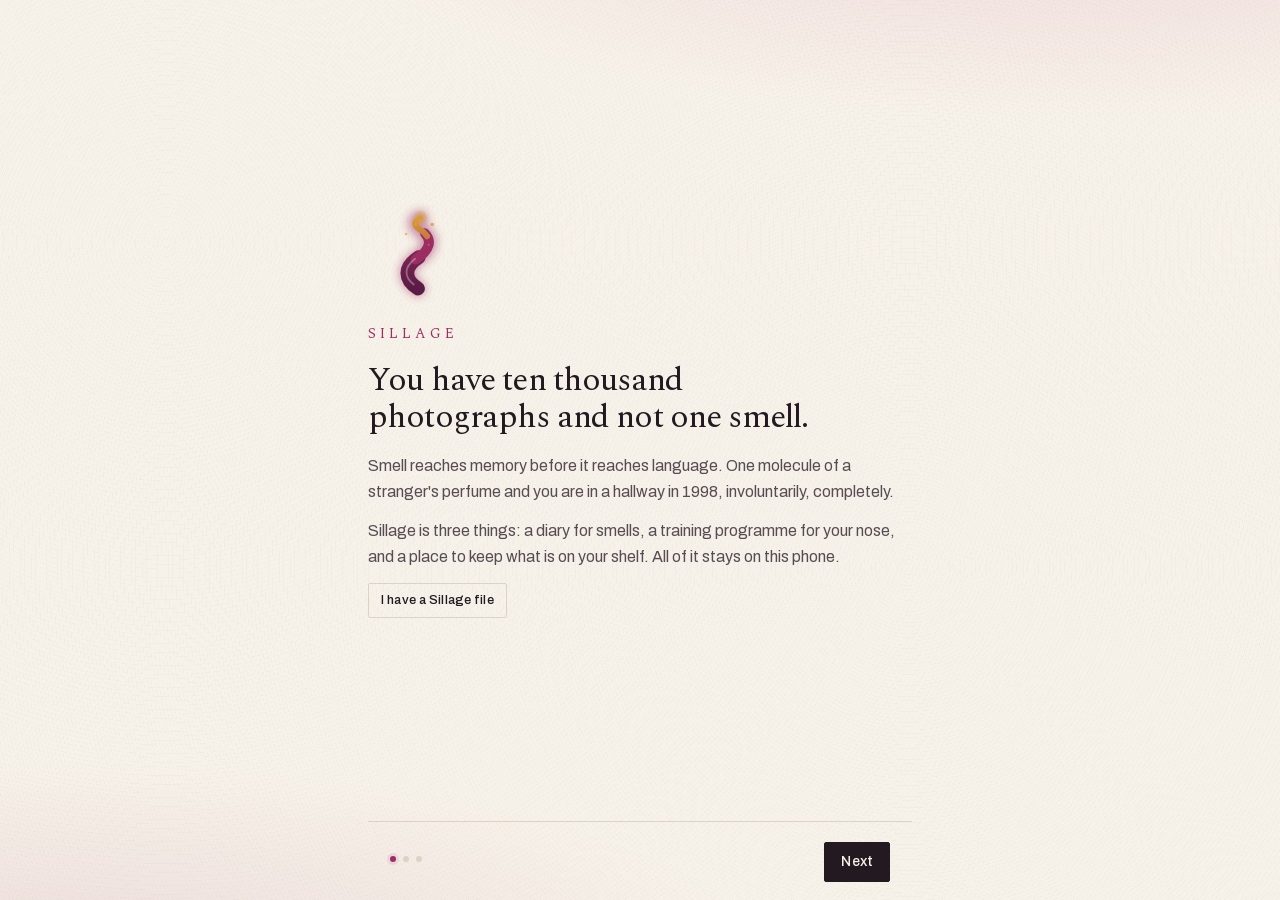
==== commit 68875cb9: "1.0.1: the trail becomes the app's mark, and the bugs that cost a user real data Bugs, all found by " ====
--- a/web/index.html
+++ b/web/index.html
@@ -17,6 +17,7 @@
   <section class="screen" id="onboard" hidden>
     <div class="ob-track">
       <article class="ob-card" data-step="0">
+        <span class="ob-mark" id="obMark" aria-hidden="true"></span>
         <p class="ob-kicker">Sillage</p>
         <h1 class="ob-line">You have ten thousand photographs and not one smell.</h1>
         <p class="ob-sub">Smell reaches memory before it reaches language. One molecule of a stranger's perfume and you are in a hallway in 1998, involuntarily, completely.</p>
@@ -38,7 +39,7 @@
       </article>
 
       <article class="ob-card" data-step="2">
-        <h2 class="ob-line small">Five minutes, most mornings.</h2>
+        <h2 class="ob-line small">A few minutes, most mornings.</h2>
         <p class="ob-sub">Training is short and it uses what is already in your kitchen. Coffee, a lemon, cloves and mint will get you through the first week.</p>
         <div class="field row spread">
           <div><label for="obRemind">Remind me to train</label>
@@ -68,7 +69,8 @@
 
   <!-- JOURNAL -->
   <section class="screen view" id="v-journal" hidden>
-    <div class="topbar">
+    <div class="topbar mast tall">
+      <span class="mastart" id="mastJournal" aria-hidden="true"></span>
       <div>
         <p class="eyebrow" id="journalDay"></p>
         <h1 class="title">Journal</h1>
@@ -81,18 +83,22 @@
         <input type="search" id="entrySearch" placeholder="A note, a place, a feeling" aria-label="Search your entries">
       </div>
       <div id="entryStream"></div>
-      <p class="empty" id="journalEmpty" hidden>Nothing here yet. The next thing you smell will do.</p>
+      <div id="journalEmpty" hidden></div>
       <p class="effort" id="weekLine"></p>
     </div>
     <button class="fab" id="newEntry" aria-label="New entry">
-      <span class="fabmark" aria-hidden="true"></span>
+      <svg class="fabmark" viewBox="16 16 76 76" aria-hidden="true" focusable="false">
+        <path d="M54 84C42 76 42 66 54 58c12-8 12-17.5 1.5-24" stroke-width="7"/>
+        <path d="M55.5 34c-5-3.2-5-7.5.5-9.5" stroke-width="4.6"/>
+      </svg>
       <span class="fabtext">Log a smell</span>
     </button>
   </section>
 
   <!-- TRAIN -->
   <section class="screen view" id="v-train" hidden>
-    <div class="topbar">
+    <div class="topbar mast">
+      <span class="mastart" id="mastTrain" aria-hidden="true"></span>
       <div>
         <p class="eyebrow" id="trainEyebrow"></p>
         <h1 class="title">Train</h1>
@@ -110,7 +116,8 @@
 
   <!-- SHELF -->
   <section class="screen view" id="v-shelf" hidden>
-    <div class="topbar">
+    <div class="topbar mast">
+      <span class="mastart" id="mastShelf" aria-hidden="true"></span>
       <div>
         <p class="eyebrow" id="shelfCount"></p>
         <h1 class="title">Shelf</h1>
@@ -120,14 +127,15 @@
     <div class="scroller">
       <div id="shelfStats"></div>
       <div id="bottleGrid" class="grid"></div>
-      <p class="empty" id="shelfEmpty" hidden>An empty shelf. Add the bottle you wore today, and the wear log starts paying you back in about a fortnight.</p>
+      <div id="shelfEmpty" hidden></div>
       <div id="neglected"></div>
     </div>
   </section>
 
   <!-- LEXICON -->
   <section class="screen view" id="v-lexicon" hidden>
-    <div class="topbar">
+    <div class="topbar mast">
+      <span class="mastart" id="mastLexicon" aria-hidden="true"></span>
       <div>
         <p class="eyebrow" id="lexEyebrow"></p>
         <h1 class="title">Lexicon</h1>
@@ -173,7 +181,7 @@
         <div class="half"><label for="ePlace">Place</label>
           <input type="text" id="ePlace" maxlength="80" autocomplete="off" placeholder="Rua da Bica, Lisbon"></div>
         <div class="half"><label for="ePeople">Who was there</label>
-          <input type="text" id="ePeople" maxlength="120" autocomplete="off" placeholder="Names, separated by commas"></div>
+          <input type="text" id="ePeople" maxlength="120" autocomplete="off" placeholder="Comma separated"></div>
       </div>
       <div class="field">
         <label for="eBottle">Wearing</label>
@@ -317,7 +325,7 @@
 <div id="sheetTags" class="sheet" hidden>
   <div class="sheet-panel tall">
     <p class="sheet-title">Notes</p>
-    <input type="search" id="tagSearch" placeholder="Search 352 cards" aria-label="Search notes">
+      <input type="search" id="tagSearch" placeholder="Search the lexicon" aria-label="Search notes">
     <div id="tagResults" class="taglist"></div>
     <div class="btnrow end">
       <button class="btn" id="tagDone">Done</button>
--- a/web/css/style.css
+++ b/web/css/style.css
@@ -1,21 +1,32 @@
-/* Sillage. Apothecary warmth: cream paper, amber glass, one accent and nothing
-   else that shouts. Spectral for anything worth reading slowly, Archivo for
-   anything you only need to scan. One radius system: 2px on controls, 10px on
-   cards, full round on the wheel. Motion is drift and fade, never a snap. */
+/* Sillage. The trail a scent leaves behind, drawn as the whole visual language:
+   apothecary paper, one plum-magenta accent lit from inside, and a gold that only
+   ever appears in the mark itself. Spectral for anything worth reading slowly,
+   Archivo for anything you only need to scan. One radius system: 2px on controls,
+   12px on cards, full round on the wheel. Motion is drift and fade, never a snap. */
 
 :root {
-  --paper: #F6F1E5;
-  --paper-2: #EFE8D8;
-  --paper-3: #E7DFCB;
-  --ink: #1D2019;
-  --ink-soft: #4E5447;
-  --ink-faint: #626857;
-  --hair: #DBD3BF;
-  --accent: #94551A;
-  --accent-ink: #F6F1E5;
+  --paper: #F7F2E9;
+  --paper-2: #F1EADD;
+  --paper-3: #E9DFCE;
+  --ink: #221A20;
+  --ink-soft: #574C53;
+  --ink-faint: #6A5D63;
+  --hair: #DED2C4;
+  --accent: #9B2D63;
+  --accent-deep: #75204C;
+  --accent-ink: #FFF6F1;
+  --accent-wash: rgba(155, 45, 99, .10);
+  --accent-edge: rgba(155, 45, 99, .34);
   --danger: #8A2F26;
+  /* the mark's own two extra hues. They appear in the trail and nowhere else. */
+  --plum: #5A1B46;
+  --gold: #D79A34;
+  --glow: rgba(200, 70, 132, .13);
+  --shadow-1: 0 1px 2px rgba(58, 26, 44, .05), 0 4px 14px rgba(58, 26, 44, .06);
+  --shadow-2: 0 2px 6px rgba(58, 26, 44, .08), 0 14px 34px rgba(58, 26, 44, .10);
+  --grain: .022;
   --r: 2px;
-  --rc: 10px;
+  --rc: 12px;
   --serif: "Spectral", Iowan Old Style, Palatino, Georgia, serif;
   --sans: "Archivo", "Helvetica Neue", system-ui, -apple-system, sans-serif;
   --measure: 34rem;
@@ -25,16 +36,25 @@
 
 @media (prefers-color-scheme: dark) {
   :root {
-    --paper: #14160F;
-    --paper-2: #1E211A;
-    --paper-3: #262A21;
-    --ink: #ECE5D4;
-    --ink-soft: #ADA694;
-    --ink-faint: #948D7C;
-    --hair: #343829;
-    --accent: #DFA353;
-    --accent-ink: #14160F;
-    --danger: #E39189;
+    --paper: #141014;
+    --paper-2: #1F1820;
+    --paper-3: #2B212C;
+    --ink: #EFE5E5;
+    --ink-soft: #B4A4AC;
+    --ink-faint: #9C8B94;
+    --hair: #3A2C39;
+    --accent: #F182B8;
+    --accent-deep: #D2599A;
+    --accent-ink: #1B0F17;
+    --accent-wash: rgba(241, 130, 184, .12);
+    --accent-edge: rgba(241, 130, 184, .40);
+    --danger: #F0908A;
+    --plum: #8E3A6C;
+    --gold: #E8B85C;
+    --glow: rgba(226, 106, 166, .26);
+    --shadow-1: 0 1px 2px rgba(0, 0, 0, .32), 0 4px 16px rgba(0, 0, 0, .28);
+    --shadow-2: 0 2px 8px rgba(0, 0, 0, .38), 0 16px 38px rgba(0, 0, 0, .34);
+    --grain: .05;
     --lift: 1;
   }
 }
@@ -51,8 +71,24 @@
   -webkit-font-smoothing: antialiased;
   overscroll-behavior: none;
 }
-
-#stage { position: fixed; inset: 0 0 var(--tabh) 0; }
+/* Paper, not a swatch: a grain and one low bloom of the accent, both far below the type.
+   Drawn in CSS so the app still carries no image file and no network reference. */
+body::before {
+  content: ""; position: fixed; inset: 0; z-index: 0; pointer-events: none;
+  background:
+    radial-gradient(88% 34% at 84% -10%, var(--glow), rgba(0,0,0,0) 68%),
+    radial-gradient(80% 30% at 2% 106%, var(--accent-wash), rgba(0,0,0,0) 72%);
+}
+body::after {
+  content: ""; position: fixed; inset: 0; z-index: 0; pointer-events: none;
+  opacity: var(--grain);
+  background-image:
+    repeating-radial-gradient(circle at 13% 27%, rgba(90,27,70,.9) 0 .5px, rgba(0,0,0,0) .5px 4.4px),
+    repeating-radial-gradient(circle at 71% 63%, rgba(34,26,32,.8) 0 .5px, rgba(0,0,0,0) .5px 3.7px);
+}
+#stage, #tabs, .fab, .sheet, .toast { position: fixed; z-index: 1; }
+
+#stage { inset: 0 0 var(--tabh) 0; }
 body.has-tabs { --tabh: calc(60px + var(--sab, 0px)); }
 
 .screen { position: absolute; inset: 0; display: flex; flex-direction: column; }
@@ -63,23 +99,73 @@
   padding: 18px 22px 56px;
   max-width: var(--measure); width: 100%; margin: 0 auto;
 }
+/* the nose button floats over this one, so the last entry needs room to clear it */
+#v-journal .scroller { padding-bottom: 104px; }
 
 /* ---------- type ---------- */
 .eyebrow {
   font-size: 11px; letter-spacing: .16em; text-transform: uppercase;
   color: var(--ink-faint); margin: 0 0 3px; font-weight: 500;
 }
-.title { font-family: var(--serif); font-size: 31px; font-weight: 400; letter-spacing: -0.014em; margin: 0; line-height: 1.08; }
-.title.small { font-size: 22px; }
+.title { font-family: var(--serif); font-size: 32px; font-weight: 400; letter-spacing: -0.02em; margin: 0; line-height: 1.06; text-wrap: balance; }
+.title.small { font-size: 22px; letter-spacing: -0.012em; }
 .sub {
   font-size: 11px; letter-spacing: .16em; text-transform: uppercase; font-weight: 600;
   color: var(--ink-faint); margin: 32px 0 12px; padding-bottom: 7px; border-bottom: 1px solid var(--hair);
 }
 .scroller > .sub:first-child { margin-top: 4px; }
-.lede { font-family: var(--serif); font-size: 20px; line-height: 1.42; margin: 4px 0 20px; }
+.lede { font-family: var(--serif); font-size: 20px; line-height: 1.42; margin: 4px 0 20px; text-wrap: balance; }
 .help { font-size: 13px; color: var(--ink-faint); margin: 6px 0 0; line-height: 1.45; }
 .help.long { margin-top: 14px; }
-.empty { font-family: var(--serif); font-size: 18px; font-style: italic; line-height: 1.5; color: var(--ink-soft); margin: 26px 0; }
+.empty { font-family: var(--serif); font-size: 18px; font-style: italic; line-height: 1.5; color: var(--ink-soft); margin: 26px 0; text-wrap: balance; }
+
+/* ---------- the trail ----------
+   The one drawn idea in the app: a ribbon of scent that leaves its source and curls
+   upward, plum at the base and gold where it disappears. It is the launcher icon, the
+   mark on the first card of onboarding, the head of every main screen, the shape inside
+   the nose button, and the figure in every empty state. */
+.trail { display: block; overflow: visible; }
+.trail .g-plum { stop-color: var(--plum); }
+.trail .g-accent { stop-color: var(--accent); }
+.trail .g-gold { stop-color: var(--gold); }
+.trail .t-accent { stroke: var(--accent); }
+.trail .t-gold { stroke: var(--gold); }
+.trail .t-edge { stroke: var(--paper); }
+.trail .t-motes circle { fill: var(--gold); }
+.trail .t-halo { opacity: .5; }
+.trail .t-tip { opacity: .95; }
+@media (prefers-reduced-motion: no-preference) {
+  .trail .t-drift { animation: drift 11s ease-in-out infinite; transform-origin: 54px 78px; }
+  .trail .t-halo { animation: breathe 7s ease-in-out infinite; transform-origin: 54px 60px; }
+  .trail .t-mote { animation: rise 9s ease-in-out infinite; }
+  .trail .t-mote:nth-of-type(2) { animation-delay: -3.4s; }
+  .trail .t-mote:nth-of-type(3) { animation-delay: -6.1s; }
+}
+@keyframes drift {
+  0%, 100% { transform: translate(0, 0) rotate(0deg); }
+  50% { transform: translate(1.1px, -1.6px) rotate(-1.1deg); }
+}
+@keyframes breathe { 0%, 100% { opacity: .38; transform: scale(1); } 50% { opacity: .62; transform: scale(1.05); } }
+@keyframes rise { 0% { opacity: 0; transform: translateY(3px); } 40% { opacity: .85; } 100% { opacity: 0; transform: translateY(-9px); } }
+
+/* the head of every main screen: the trail rising out of the rule under the title */
+.mast { position: relative; border-bottom: 0; padding-bottom: 26px; }
+.mast .mastart {
+  position: absolute; left: 0; right: 0; bottom: 0; height: 26px;
+  pointer-events: none; opacity: .5; display: block;
+}
+.mast.tall { padding-bottom: 34px; }
+.mast.tall .mastart { height: 34px; opacity: 1; }
+.mast > div, .mast > button { position: relative; z-index: 1; }
+.trail.rule { width: 100%; height: 100%; overflow: hidden; }
+.trail.rule .t-drift { transform-origin: 40% 60%; }
+@media (prefers-reduced-motion: no-preference) {
+  .trail.rule .t-drift { animation: driftrule 13s ease-in-out infinite; }
+}
+@keyframes driftrule {
+  0%, 100% { transform: translate(0, 0); }
+  50% { transform: translate(-2.5px, -1.4px); }
+}
 .effort { font-size: 13px; color: var(--ink-faint); margin: 34px 0 0; font-style: italic; font-family: var(--serif); }
 .colophon { font-size: 12px; color: var(--ink-faint); margin-top: 40px; line-height: 1.65; }
 .plainlist { padding-left: 1.05rem; margin: 8px 0 0; color: var(--ink-soft); font-size: 14px; }
@@ -92,56 +178,86 @@
   padding: calc(15px + var(--sat, 0px)) 22px 13px;
   border-bottom: 1px solid var(--hair);
   max-width: var(--measure); width: 100%; margin: 0 auto;
+  background: linear-gradient(180deg, var(--accent-wash), rgba(0,0,0,0) 74%);
 }
 .topbar .eyebrow { margin-bottom: 2px; }
 .topbar .title.small { margin-bottom: 1px; }
 .topbar .btn { margin-bottom: 2px; }
 
 #tabs {
-  position: fixed; left: 0; right: 0; bottom: 0;
-  height: calc(60px + var(--sab, 0px));
-  padding-bottom: var(--sab, 0px); padding-top: 19px;
+  left: 0; right: 0; bottom: 0;
+  height: calc(66px + var(--sab, 0px));
+  padding-bottom: var(--sab, 0px); padding-top: 9px;
   display: grid; grid-template-columns: repeat(4, 1fr);
   background: var(--paper); border-top: 1px solid var(--hair);
   align-items: start; z-index: 10;
 }
+#tabs::before {
+  content: ""; position: absolute; inset: 0 0 auto; height: 100%;
+  background: linear-gradient(0deg, var(--accent-wash), rgba(0,0,0,0) 70%); pointer-events: none;
+}
 #tabs[hidden] { display: none !important; }
 .tab {
-  background: none; border: 0; font: inherit; font-size: 11px; font-weight: 600;
-  letter-spacing: .12em; text-transform: uppercase; color: var(--ink-faint);
+  position: relative; background: none; border: 0; font: inherit; font-size: 10px; font-weight: 600;
+  letter-spacing: .13em; text-transform: uppercase; color: var(--ink-faint);
   cursor: pointer; padding: 0 0 6px;
-}
-.tab.is-on { color: var(--ink); box-shadow: inset 0 -2px 0 0 var(--accent); }
+  display: flex; flex-direction: column; align-items: center; gap: 4px;
+  transition: color .18s ease;
+}
+.tab .ico { width: 23px; height: 23px; display: block; }
+.tab .ico path, .tab .ico circle, .tab .ico line, .tab .ico rect {
+  stroke: currentColor; fill: none; stroke-width: 1.6; stroke-linecap: round; stroke-linejoin: round;
+  transition: stroke-width .18s ease;
+}
+.tab.is-on { color: var(--accent); }
+.tab.is-on .ico path, .tab.is-on .ico circle, .tab.is-on .ico line, .tab.is-on .ico rect { stroke-width: 1.9; }
+.tab.is-on::after {
+  content: ""; position: absolute; left: 50%; bottom: 0; width: 20px; height: 2px;
+  margin-left: -10px; border-radius: 2px; background: var(--accent);
+}
+@media (prefers-reduced-motion: no-preference) {
+  .tab:active .ico { transform: scale(.9); transition: transform .12s ease; }
+}
 
 /* ---------- the nose button ---------- */
 .fab {
-  position: fixed; right: 20px; bottom: calc(76px + var(--sab, 0px)); z-index: 9;
-  display: flex; align-items: center; gap: 9px;
-  background: var(--accent); color: var(--accent-ink);
-  border: 0; border-radius: 999px; padding: 12px 20px 12px 16px;
+  right: 20px; bottom: calc(82px + var(--sab, 0px)); z-index: 9;
+  display: flex; align-items: center; gap: 8px;
+  background: linear-gradient(158deg, var(--accent), var(--accent-deep));
+  color: var(--accent-ink);
+  border: 0; border-radius: 999px; padding: 12px 20px 12px 14px;
   font: inherit; font-size: 14px; font-weight: 600; letter-spacing: .01em;
-  box-shadow: 0 6px 20px rgba(0,0,0,.16); cursor: pointer;
-}
-.fab:active { transform: translateY(1px); }
-.fabmark {
-  width: 15px; height: 15px; border-radius: 50%;
-  border: 2px solid var(--accent-ink); position: relative; flex: none;
-}
-.fabmark::after {
-  content: ""; position: absolute; inset: 3px; border-radius: 50%; background: var(--accent-ink);
-}
+  box-shadow: 0 3px 10px rgba(90, 27, 70, .26), 0 12px 30px rgba(90, 27, 70, .22);
+  cursor: pointer; transition: transform .16s cubic-bezier(.2,.7,.3,1), box-shadow .16s ease;
+}
+.fab:active { transform: translateY(2px) scale(.97); box-shadow: 0 2px 6px rgba(90, 27, 70, .3); }
+.fabmark { width: 22px; height: 22px; flex: none; display: block; }
+.fabmark path { fill: none; stroke: var(--accent-ink); stroke-linecap: round; }
 
 /* ---------- controls ---------- */
 .btn {
   font: inherit; font-size: 14px; font-weight: 500; letter-spacing: .01em;
   background: var(--ink); color: var(--paper); border: 1px solid var(--ink);
   border-radius: var(--r); padding: 8px 16px; cursor: pointer;
-  transition: transform .14s ease, opacity .14s ease;
-}
-.btn:active { transform: translateY(1px); }
-.btn[disabled] { opacity: .35; cursor: default; }
+  transition: transform .13s cubic-bezier(.2,.7,.3,1), opacity .14s ease, box-shadow .14s ease, background-color .14s ease;
+}
+.btn:active { transform: translateY(1px) scale(.985); }
+.btn[disabled], .btn[aria-disabled="true"] { opacity: .38; cursor: default; transform: none; }
 .btn.ghost { background: transparent; color: var(--ink); border-color: var(--hair); }
-.btn.accent { background: var(--accent); border-color: var(--accent); color: var(--accent-ink); }
+.btn.ghost:active { background: var(--paper-2); }
+.btn.accent {
+  background: linear-gradient(158deg, var(--accent), var(--accent-deep));
+  border-color: var(--accent-deep); color: var(--accent-ink);
+  box-shadow: 0 1px 2px rgba(90,27,70,.18), 0 6px 16px rgba(90,27,70,.16);
+}
+.btn.accent:active { box-shadow: 0 1px 2px rgba(90,27,70,.2); }
+
+/* every focusable thing has a visible ring, and only for keyboards and switch access */
+:focus { outline: none; }
+:focus-visible {
+  outline: 2px solid var(--accent); outline-offset: 2px; border-radius: var(--r);
+}
+.ecard:focus-visible, .bcell:focus-visible, .card:focus-visible { outline-offset: 3px; }
 .btn.small { padding: 6px 12px; font-size: 13px; }
 .btn.danger { color: var(--danger); border-color: var(--danger); background: transparent; }
 .btn.bare { background: none; border: 0; color: var(--ink-faint); padding: 6px 2px; font-size: 13px; text-decoration: underline; text-underline-offset: 3px; }
@@ -158,11 +274,16 @@
   font: inherit; font-size: 15px; width: 100%;
   background: var(--paper-2); color: var(--ink);
   border: 1px solid var(--hair); border-radius: var(--r); padding: 9px 11px; outline: 0;
-}
+  transition: border-color .16s ease, box-shadow .16s ease;
+}
+input[type=number], input[type=time], input[type=date] { font-variant-numeric: tabular-nums; }
 input.mt6 { margin-top: 6px; }
 textarea { resize: vertical; line-height: 1.5; font-family: var(--serif); font-size: 17px; }
 input::placeholder, textarea::placeholder { color: var(--ink-faint); opacity: 1; }
-input:focus, select:focus, textarea:focus { border-color: var(--accent); }
+input:focus, select:focus, textarea:focus {
+  border-color: var(--accent); box-shadow: 0 0 0 3px var(--accent-wash);
+}
+input:focus-visible, select:focus-visible, textarea:focus-visible { outline: none; }
 input[type=checkbox] { width: 22px; height: 22px; accent-color: var(--accent); flex: none; margin-top: 4px; }
 select {
   -webkit-appearance: none; appearance: none;
@@ -194,29 +315,45 @@
 /* ---------- chips ---------- */
 .chiprow { display: flex; flex-wrap: wrap; gap: 7px; margin-top: 4px; }
 .chip {
+  display: inline-flex; align-items: center; gap: 5px;
   font: inherit; font-size: 13px; line-height: 1.2;
   background: var(--paper-2); color: var(--ink-soft);
   border: 1px solid var(--hair); border-radius: 999px;
   padding: 6px 12px; cursor: pointer;
-}
-.chip.on { background: var(--accent); border-color: var(--accent); color: var(--accent-ink); font-weight: 500; }
+  transition: transform .12s cubic-bezier(.2,.7,.3,1), background-color .14s ease, color .14s ease;
+}
+.chip:active { transform: scale(.95); }
+.chip.on {
+  background: linear-gradient(158deg, var(--accent), var(--accent-deep));
+  border-color: var(--accent-deep); color: var(--accent-ink); font-weight: 500;
+}
 .chip.plain { cursor: default; }
-.chip .x { margin-left: 6px; opacity: .7; font-weight: 600; }
+.chip .x { width: 11px; height: 11px; margin-left: 1px; opacity: .82; display: block; }
+.chip .x path { stroke: currentColor; stroke-width: 2; stroke-linecap: round; fill: none; }
 
 /* ---------- cards ---------- */
 .card {
-  background: var(--paper-2); border: 1px solid var(--hair); border-radius: var(--rc);
-  padding: 16px 17px; margin-bottom: 12px;
+  background: linear-gradient(176deg, var(--paper-2), var(--paper));
+  border: 1px solid var(--hair); border-radius: var(--rc);
+  padding: 16px 17px; margin-bottom: 12px; box-shadow: var(--shadow-1);
 }
 .card h3 { font-family: var(--serif); font-size: 19px; font-weight: 500; margin: 0 0 4px; line-height: 1.2; }
 .card p { margin: 0; }
 
-/* the resurfaced memory */
+/* the resurfaced memory: the one card that glows, because it arrived on its own */
 .resurf {
-  border: 1px solid var(--accent); border-radius: var(--rc);
-  background: var(--paper-2); padding: 18px 18px 16px; margin-bottom: 20px;
+  position: relative; overflow: hidden;
+  border: 1px solid var(--accent-edge); border-radius: var(--rc);
+  background: linear-gradient(168deg, var(--accent-wash), var(--paper-2) 58%);
+  padding: 18px 18px 16px; margin-bottom: 20px; cursor: pointer;
+  box-shadow: var(--shadow-2);
   animation: waft .9s ease both;
 }
+.resurf::before {
+  content: ""; position: absolute; left: 0; top: 0; bottom: 0; width: 3px;
+  background: linear-gradient(180deg, var(--gold), var(--accent) 45%, var(--plum));
+}
+.resurf:active { transform: translateY(1px); }
 .resurf .rk { font-size: 11px; letter-spacing: .16em; text-transform: uppercase; color: var(--accent); font-weight: 600; margin: 0 0 8px; }
 .resurf .rt { font-family: var(--serif); font-size: 21px; line-height: 1.38; margin: 0 0 10px; }
 .resurf .ra { font-family: var(--serif); font-style: italic; font-size: 17px; line-height: 1.45; color: var(--ink-soft); margin: 0 0 12px; }
@@ -226,16 +363,42 @@
   from { opacity: 0; transform: translateY(10px); }
   to { opacity: 1; transform: none; }
 }
+/* Screens arrive rather than appear, and a list settles from the top down. */
+/* is-fresh is set for the first three quarters of a second after a screen is shown, so a
+   list staggers in when you arrive and never while you are typing into the search box. */
+@media (prefers-reduced-motion: no-preference) {
+  .view:not([hidden]) > .scroller { animation: settle .3s cubic-bezier(.2,.7,.3,1) both; }
+  .is-fresh .ecard, .is-fresh .bcell, .is-fresh .trow, .is-fresh .famrow, .is-fresh .session {
+    animation: settle .38s cubic-bezier(.2,.7,.3,1) both;
+  }
+  .is-fresh .ecard:nth-child(2), .is-fresh .bcell:nth-child(2), .is-fresh .famrow:nth-of-type(2), .is-fresh .trow:nth-of-type(2) { animation-delay: .04s; }
+  .is-fresh .ecard:nth-child(3), .is-fresh .bcell:nth-child(3), .is-fresh .famrow:nth-of-type(3) { animation-delay: .08s; }
+  .is-fresh .ecard:nth-child(4), .is-fresh .bcell:nth-child(4), .is-fresh .famrow:nth-of-type(4) { animation-delay: .12s; }
+  .is-fresh .ecard:nth-child(n+5), .is-fresh .bcell:nth-child(n+5), .is-fresh .famrow:nth-of-type(n+5) { animation-delay: .15s; }
+}
+@keyframes settle {
+  from { opacity: 0; transform: translateY(7px); }
+  to { opacity: 1; transform: none; }
+}
+/* Motion off means stop travelling, not disappear: every shape stays exactly where it is. */
 @media (prefers-reduced-motion: reduce) {
-  .resurf, .view { animation: none !important; }
+  .resurf, .view, .view > .scroller, .ecard, .bcell, .trow, .famrow, .session,
+  .ob-card, .sheet-panel { animation: none !important; }
+  .trail .t-drift, .trail .t-halo, .trail .t-mote { animation: none !important; }
+  .trail .t-halo { opacity: .5; }
+  .trail .t-mote { opacity: .7; }
+  * { transition-duration: .01ms !important; }
 }
 
 /* an entry in the stream */
 .ecard {
-  position: relative; padding: 14px 16px 14px 20px; margin-bottom: 10px;
-  background: var(--paper-2); border: 1px solid var(--hair); border-radius: var(--rc);
-  cursor: pointer;
-}
+  position: relative; padding: 14px 16px 14px 21px; margin-bottom: 10px;
+  background: linear-gradient(176deg, var(--paper-2), var(--paper) 88%);
+  border: 1px solid var(--hair); border-radius: var(--rc);
+  cursor: pointer; box-shadow: var(--shadow-1);
+  transition: transform .14s cubic-bezier(.2,.7,.3,1), box-shadow .14s ease;
+}
+.ecard:active { transform: translateY(1px) scale(.995); box-shadow: none; }
 .ecard::before {
   content: ""; position: absolute; left: 0; top: 8px; bottom: 8px; width: 4px;
   border-radius: 0 3px 3px 0; background: var(--feel, var(--hair));
@@ -247,20 +410,32 @@
 .ecard .etag { font-size: 11.5px; letter-spacing: .04em; color: var(--ink-faint); border: 1px solid var(--hair); border-radius: 999px; padding: 2px 8px; }
 
 @media (prefers-color-scheme: dark) {
-  .ecard::before { filter: brightness(1.5) saturate(.95); }
-  .bottle, .fbadge { filter: brightness(1.28) saturate(.95); }
+  .ecard::before { filter: brightness(1.55) saturate(1); }
+  .bottle, .fbadge { filter: brightness(1.3) saturate(1); }
 }
 
 /* ---------- train ---------- */
 .session {
-  border: 1px solid var(--hair); border-radius: var(--rc); background: var(--paper-2);
-  padding: 18px; margin-bottom: 18px;
-}
+  position: relative; overflow: hidden;
+  border: 1px solid var(--hair); border-radius: var(--rc);
+  background: linear-gradient(172deg, var(--paper-2), var(--paper) 92%);
+  padding: 18px; margin-bottom: 18px; box-shadow: var(--shadow-1);
+}
+.session::after {
+  content: ""; position: absolute; right: -28px; top: -34px; width: 128px; height: 128px;
+  border-radius: 50%; pointer-events: none;
+  background: radial-gradient(closest-side, var(--accent-wash), rgba(0,0,0,0));
+}
+.session > * { position: relative; }
 .session .sk { font-size: 11px; letter-spacing: .16em; text-transform: uppercase; color: var(--accent); font-weight: 600; margin: 0 0 7px; }
 .session h3 { font-family: var(--serif); font-size: 23px; font-weight: 400; margin: 0 0 8px; line-height: 1.15; }
 .session .sb { font-size: 15px; color: var(--ink-soft); margin: 0 0 12px; line-height: 1.5; }
-.session .mats { display: flex; flex-wrap: wrap; gap: 6px; margin-bottom: 14px; }
-.session .mat { font-size: 12.5px; border: 1px solid var(--hair); border-radius: 999px; padding: 3px 10px; color: var(--ink-soft); background: var(--paper); }
+.mats { display: flex; flex-wrap: wrap; gap: 6px; margin: 4px 0 14px; }
+.mat {
+  font-size: 12.5px; border: 1px solid var(--hair); border-radius: 999px;
+  padding: 4px 11px; color: var(--ink-soft); background: var(--paper);
+}
+.session .mats { margin-top: 0; }
 
 .trow {
   display: grid; grid-template-columns: 1fr auto; gap: 12px; align-items: start;
@@ -270,11 +445,14 @@
 .trow h4 { font-family: var(--serif); font-size: 18px; font-weight: 500; margin: 0 0 3px; }
 .trow p { margin: 0; font-size: 13.5px; color: var(--ink-faint); line-height: 1.45; }
 .trow .prog { font-size: 12px; color: var(--ink-faint); white-space: nowrap; letter-spacing: .04em; }
-.pbar { height: 3px; background: var(--paper-3); border-radius: 2px; margin-top: 9px; overflow: hidden; }
-.pbar span { display: block; height: 100%; background: var(--accent); }
+.pbar { height: 4px; background: var(--paper-3); border-radius: 3px; margin-top: 9px; overflow: hidden; }
+.pbar span { display: block; height: 100%; border-radius: 3px; background: linear-gradient(90deg, var(--plum), var(--accent)); }
+.trow { transition: background-color .16s ease; }
+.trow:active { background: var(--paper-2); }
+.trow .prog { font-variant-numeric: tabular-nums; }
 
 /* drill runner */
-.drill-big { font-family: var(--serif); font-size: 30px; line-height: 1.15; margin: 8px 0 12px; font-weight: 400; }
+.drill-big { font-family: var(--serif); font-size: 30px; line-height: 1.14; margin: 8px 0 12px; font-weight: 400; letter-spacing: -0.016em; text-wrap: balance; }
 .drill-sub { font-size: 16px; color: var(--ink-soft); line-height: 1.55; margin: 0 0 18px; }
 .timer { font-family: var(--serif); font-size: 62px; line-height: 1; letter-spacing: -0.02em; margin: 22px 0 6px; font-variant-numeric: tabular-nums; }
 .timer.soft { color: var(--ink-faint); }
@@ -282,48 +460,63 @@
 .guess {
   font: inherit; font-size: 14px; text-align: left; background: var(--paper-2);
   border: 1px solid var(--hair); border-radius: var(--r); padding: 12px 13px; color: var(--ink); cursor: pointer;
-}
-.guess.on { border-color: var(--accent); background: var(--paper-3); }
+  transition: transform .12s cubic-bezier(.2,.7,.3,1), border-color .14s ease, background-color .14s ease;
+}
+.guess:active { transform: scale(.975); }
+.guess.on { border-color: var(--accent); background: var(--accent-wash); box-shadow: inset 0 0 0 1px var(--accent-edge); }
+.guess[disabled] { opacity: .5; }
 .verdict { display: flex; gap: 10px; margin-top: 18px; }
 .verdict .btn { flex: 1; padding: 14px; font-size: 15px; }
 .runline { font-size: 13px; color: var(--ink-faint); margin: 0 0 6px; letter-spacing: .05em; text-transform: uppercase; }
-.scoreline { font-family: var(--serif); font-size: 46px; margin: 6px 0 2px; line-height: 1; }
-.missrow { display: flex; justify-content: space-between; gap: 12px; padding: 11px 0; border-top: 1px solid var(--hair); font-size: 14px; }
+.scoreline { font-family: var(--serif); font-size: 46px; margin: 6px 0 2px; line-height: 1; font-variant-numeric: tabular-nums; letter-spacing: -0.02em; }
+.missrow { display: flex; justify-content: space-between; gap: 12px; padding: 11px 0; border-top: 1px solid var(--hair); font-size: 14px; align-items: baseline; }
 .missrow:last-of-type { border-bottom: 1px solid var(--hair); }
-.missrow a { color: var(--accent); text-decoration: none; font-size: 13px; }
+.missrow a { color: var(--accent); text-decoration: none; font-size: 13px; white-space: nowrap; }
+.missrow .wc { color: var(--ink-faint); font-size: 12.5px; font-style: italic; }
 
 /* ---------- shelf ---------- */
 .grid { display: grid; grid-template-columns: repeat(3, 1fr); gap: 12px; margin-top: 6px; }
 .bcell {
-  background: var(--paper-2); border: 1px solid var(--hair); border-radius: var(--rc);
-  padding: 12px 8px 11px; text-align: center; cursor: pointer;
-}
+  position: relative; overflow: hidden;
+  background: linear-gradient(176deg, var(--paper-2), var(--paper) 90%);
+  border: 1px solid var(--hair); border-radius: var(--rc);
+  padding: 12px 8px 11px; text-align: center; cursor: pointer; box-shadow: var(--shadow-1);
+  transition: transform .14s cubic-bezier(.2,.7,.3,1), box-shadow .14s ease, border-color .14s ease;
+}
+.bcell:active { transform: translateY(1px) scale(.985); box-shadow: none; }
 .bcell .bottle { width: 100%; height: 84px; display: block; margin: 0 auto 8px; }
 .bcell .bn { font-family: var(--serif); font-size: 14px; line-height: 1.24; margin: 0; }
 .bcell .bh { font-size: 11px; color: var(--ink-faint); margin: 2px 0 0; letter-spacing: .04em; }
-.bcell .bw { font-size: 11px; color: var(--accent); margin: 5px 0 0; letter-spacing: .04em; }
-.bcell.worn { border-color: var(--accent); }
+.bcell .bw { font-size: 11px; color: var(--ink-faint); margin: 5px 0 0; letter-spacing: .04em; font-variant-numeric: tabular-nums; }
+.bcell.worn { border-color: var(--accent-edge); box-shadow: var(--shadow-1), inset 0 0 0 1px var(--accent-wash); }
+.bcell.worn .bw { color: var(--accent); font-weight: 600; }
 
 .bglass { fill: var(--paper-3); }
+.bshadow { fill: rgba(58,26,44,.16); }
 .bline { fill: none; stroke: var(--ink-faint); stroke-width: 1.4; opacity: .55; }
 .bcap { fill: var(--ink-faint); opacity: .65; }
 
 .statrow { display: grid; grid-template-columns: repeat(3, 1fr); gap: 10px; margin: 4px 0 18px; }
-.statrow .s { border: 1px solid var(--hair); border-radius: var(--rc); padding: 11px 12px; background: var(--paper-2); }
-.statrow .sv { font-family: var(--serif); font-size: 24px; line-height: 1.1; }
+.statrow .s {
+  border: 1px solid var(--hair); border-radius: var(--rc); padding: 11px 12px;
+  background: linear-gradient(172deg, var(--paper-2), var(--paper)); box-shadow: var(--shadow-1);
+}
+.statrow .sv { font-family: var(--serif); font-size: 23px; line-height: 1.1; font-variant-numeric: tabular-nums; letter-spacing: -0.012em; }
 .statrow .sl { font-size: 11px; color: var(--ink-faint); letter-spacing: .07em; text-transform: uppercase; margin-top: 3px; }
 
 .wearrow { display: flex; justify-content: space-between; gap: 12px; padding: 10px 0; border-top: 1px solid var(--hair); font-size: 14px; align-items: baseline; }
+.wearrow { font-variant-numeric: tabular-nums; }
 .wearrow .wc { color: var(--ink-faint); font-size: 12.5px; }
 .wearrow button { background: none; border: 0; color: var(--ink-faint); font: inherit; font-size: 12px; cursor: pointer; text-decoration: underline; text-underline-offset: 3px; }
 
-.take { border-left: 2px solid var(--accent); padding-left: 14px; margin: 14px 0; }
+.take { border-left: 2px solid var(--accent); padding-left: 14px; margin: 14px 0;
+         background: linear-gradient(90deg, var(--accent-wash), rgba(0,0,0,0) 60%); }
 .take p { font-family: var(--serif); font-size: 17px; line-height: 1.45; margin: 0 0 6px; }
 .take p span { font-family: var(--sans); font-size: 11px; letter-spacing: .13em; text-transform: uppercase; color: var(--ink-faint); display: block; }
 
 .bighead { display: flex; gap: 16px; align-items: flex-end; margin-bottom: 6px; }
 .bighead .bottle { width: 76px; height: 118px; flex: none; }
-.bighead h1 { font-family: var(--serif); font-size: 27px; font-weight: 400; margin: 0; line-height: 1.1; }
+.bighead h1 { font-family: var(--serif); font-size: 27px; font-weight: 400; margin: 0; line-height: 1.1; letter-spacing: -0.016em; text-wrap: balance; }
 .bighead .h { font-size: 13px; color: var(--ink-faint); letter-spacing: .08em; text-transform: uppercase; margin: 0 0 5px; }
 
 /* ---------- lexicon ---------- */
@@ -334,7 +527,9 @@
 .famrow:last-of-type { border-bottom: 1px solid var(--hair); }
 .famrow h4 { font-family: var(--serif); font-size: 18px; font-weight: 500; margin: 0 0 2px; }
 .famrow p { margin: 0; font-size: 13px; color: var(--ink-faint); line-height: 1.42; }
-.famrow .fc { font-size: 12px; color: var(--ink-faint); white-space: nowrap; }
+.famrow .fc { font-size: 12px; color: var(--ink-faint); white-space: nowrap; font-variant-numeric: tabular-nums; }
+.famrow { transition: background-color .16s ease; }
+.famrow:active, .lexrow:active, .rowlink:active { background: var(--paper-2); }
 .fbadge { width: 44px; height: 44px; display: block; }
 
 .lexrow {
@@ -345,9 +540,10 @@
 .lexrow .lt { font-family: var(--serif); font-size: 17px; }
 .lexrow .lw { font-size: 12.5px; color: var(--ink-faint); text-align: right; max-width: 58%;
                white-space: nowrap; overflow: hidden; text-overflow: ellipsis; }
-.lexrow .lu { font-size: 11px; color: var(--accent); letter-spacing: .06em; white-space: nowrap; }
-
-.cardview h1 { font-family: var(--serif); font-size: 36px; font-weight: 400; margin: 6px 0 4px; line-height: 1.05; letter-spacing: -0.02em; }
+.lexrow .lu { font-size: 11px; color: var(--accent); letter-spacing: .06em; white-space: nowrap; font-variant-numeric: tabular-nums; }
+
+.cardview h1 { font-family: var(--serif); font-size: 37px; font-weight: 400; margin: 6px 0 4px; line-height: 1.03; letter-spacing: -0.026em; text-wrap: balance; }
+.cardview .cbadge { width: 54px; height: 54px; display: block; margin: 2px 0 10px; }
 .cardview .cw { font-family: var(--serif); font-size: 20px; line-height: 1.48; margin: 16px 0 0; }
 .cardview .co { font-family: var(--serif); font-style: italic; font-size: 17.5px; line-height: 1.5; color: var(--ink-soft); margin: 14px 0 0; }
 .cardview .cmeta { font-size: 12.5px; color: var(--ink-faint); margin-top: 22px; }
@@ -360,24 +556,27 @@
 .taglist .tg.on { background: var(--paper-3); }
 .taglist .tt { font-family: var(--serif); font-size: 16px; }
 .taglist .tf { font-size: 11px; color: var(--ink-faint); letter-spacing: .06em; text-transform: uppercase; }
+/* The family label sits on the deeper selected row, where faint ink is only just over
+   4.5:1. Step it up so the selected row is the most legible one, not the least. */
+.taglist .tg.on .tf { color: var(--ink-soft); }
 
 /* ---------- charts ---------- */
 .chart { width: 100%; height: auto; display: block; margin: 10px 0 4px; overflow: visible; }
 .chart .grid { stroke: var(--hair); stroke-width: 1; }
-.chart .area { fill: var(--accent); opacity: .13; }
-.chart .line { fill: none; stroke: var(--accent); stroke-width: 2; stroke-linejoin: round; stroke-linecap: round; }
+.chart .area { fill: var(--accent); opacity: .15; }
+.chart .line { fill: none; stroke: var(--accent); stroke-width: 2.2; stroke-linejoin: round; stroke-linecap: round; }
 .chart .dot { fill: var(--paper); stroke: var(--accent); stroke-width: 2; }
-.chart .bar { fill: var(--accent); opacity: .8; }
+.chart .bar { fill: var(--accent); opacity: .85; }
 .chart .bar.off { fill: var(--hair); opacity: 1; }
 .chart .tick { font-family: var(--sans); font-size: 9px; fill: var(--ink-faint); letter-spacing: .04em; }
 
 .sbrow { display: grid; grid-template-columns: 10rem 1fr 3.4rem; gap: 10px; align-items: center; padding: 8px 0; font-size: 13px; }
 .sbname { color: var(--ink-soft); }
 .sbtrack { height: 6px; background: var(--paper-3); border-radius: 3px; overflow: hidden; }
-.sbfill { display: block; height: 100%; background: var(--accent); }
+.sbfill { display: block; height: 100%; border-radius: 3px; background: linear-gradient(90deg, var(--plum), var(--accent)); }
 .sbval { text-align: right; color: var(--ink-faint); font-size: 12px; font-variant-numeric: tabular-nums; }
 
-.bignum { font-family: var(--serif); font-size: 40px; line-height: 1.05; margin: 2px 0 0; }
+.bignum { font-family: var(--serif); font-size: 42px; line-height: 1.03; margin: 2px 0 0; font-variant-numeric: tabular-nums; letter-spacing: -0.022em; }
 .bignum small { font-family: var(--sans); font-size: 13px; color: var(--ink-faint); letter-spacing: .06em; }
 
 /* ---------- the wheel ---------- */
@@ -386,38 +585,51 @@
 .wheel .wedge { cursor: pointer; }
 .wheel .wedge path { transition: fill-opacity .25s ease; }
 .wheel .wlab { font-family: var(--sans); font-size: 8.6px; font-weight: 600; letter-spacing: .06em; fill: var(--ink); text-transform: uppercase; }
-.wheel .wlab.won { fill: #F6F1E5; }
-.wheel .whub { fill: var(--paper-2); stroke: var(--hair); stroke-width: 1; }
+.wheel .wlab.won { fill: #FFF6F1; }
+.wheel .whub { fill: var(--paper); stroke: var(--hair); stroke-width: 1; }
+.wheel .wedge { transition: transform .2s cubic-bezier(.2,.7,.3,1); transform-origin: center; }
+.wheel .wedge:active { transform: scale(.97); }
 .wheel .whubtext { font-family: var(--serif); font-size: 15px; fill: var(--ink); }
 
 /* ---------- sheets ---------- */
-.sheet { position: fixed; inset: 0; z-index: 40; display: flex; align-items: flex-end; justify-content: center; background: rgba(12,12,8,.45); }
+.sheet { inset: 0; z-index: 40; display: flex; align-items: flex-end; justify-content: center; background: rgba(24,10,20,.52); }
 .sheet[hidden] { display: none !important; }
 /* The note picker can open on top of the bottle editor, and the bottle editor sits
    later in the document, so the picker needs to win explicitly. */
 #sheetTags { z-index: 50; }
 .sheet-panel {
-  background: var(--paper); width: 100%; max-width: var(--measure);
-  border-radius: var(--rc) var(--rc) 0 0; border-top: 1px solid var(--hair);
+  position: relative;
+  background: linear-gradient(180deg, var(--paper-2), var(--paper) 96px);
+  width: 100%; max-width: var(--measure);
+  border-radius: 18px 18px 0 0; border-top: 1px solid var(--accent-edge);
   padding: 20px 22px calc(22px + var(--sab, 0px));
   max-height: 88vh; overflow-y: auto;
+  box-shadow: 0 -8px 40px rgba(24,10,20,.34);
   animation: rise .26s cubic-bezier(.2,.7,.3,1) both;
+}
+.sheet-panel::before {
+  content: ""; display: block; width: 34px; height: 4px; border-radius: 3px;
+  background: var(--hair); margin: -6px auto 14px;
 }
 .sheet-panel.tall { max-height: 92vh; }
 @keyframes rise { from { transform: translateY(22px); opacity: 0; } to { transform: none; opacity: 1; } }
 @media (prefers-reduced-motion: reduce) { .sheet-panel { animation: none; } }
-.sheet-title { font-family: var(--serif); font-size: 21px; margin: 0 0 4px; }
+.sheet-title { font-family: var(--serif); font-size: 21px; margin: 0 0 4px; letter-spacing: -0.012em; }
 .sheet-sub { font-size: 13px; color: var(--ink-faint); margin: 0 0 10px; }
 .sheet-sub.mt { margin-top: 18px; }
 
 /* ---------- toast ---------- */
 .toast {
-  position: fixed; left: 50%; transform: translateX(-50%);
-  bottom: calc(84px + var(--sab, 0px)); z-index: 60;
+  left: 50%; transform: translateX(-50%);
+  bottom: calc(146px + var(--sab, 0px)); z-index: 60;
   background: var(--ink); color: var(--paper);
   padding: 10px 18px; border-radius: 999px; font-size: 13.5px;
-  max-width: 88vw; text-align: center; margin: 0;
-}
+  max-width: 84vw; text-align: center; margin: 0;
+  box-shadow: var(--shadow-2);
+  animation: toastin .22s cubic-bezier(.2,.7,.3,1) both;
+}
+@keyframes toastin { from { opacity: 0; transform: translate(-50%, 8px); } to { opacity: 1; transform: translate(-50%, 0); } }
+@media (prefers-reduced-motion: reduce) { .toast { animation: none; } }
 .toast[hidden] { display: none !important; }
 
 /* ---------- onboarding ---------- */
@@ -425,8 +637,9 @@
 .ob-track { flex: 1; overflow-y: auto; padding: var(--sat, 0px) 22px 0; display: flex; align-items: center; }
 .ob-card { display: none; max-width: var(--measure); width: 100%; margin: 0 auto; padding: 26px 0; }
 .ob-card.is-on { display: block; animation: waft .5s ease both; }
-.ob-kicker { font-family: var(--serif); font-size: 14px; letter-spacing: .28em; text-transform: uppercase; color: var(--accent); margin: 0 0 20px; }
-.ob-line { font-family: var(--serif); font-size: 33px; font-weight: 400; line-height: 1.12; letter-spacing: -0.02em; margin: 0 0 18px; }
+.ob-mark { width: 128px; height: 128px; display: block; margin: 0 0 6px -14px; }
+.ob-kicker { font-family: var(--serif); font-size: 14px; letter-spacing: .28em; text-transform: uppercase; color: var(--accent); margin: 0 0 18px; }
+.ob-line { font-family: var(--serif); font-size: 33px; font-weight: 400; line-height: 1.1; letter-spacing: -0.026em; margin: 0 0 18px; text-wrap: balance; }
 .ob-line.small { font-size: 26px; }
 .ob-sub { font-size: 16px; color: var(--ink-soft); line-height: 1.6; margin: 0 0 14px; }
 .ob-note { font-size: 13px; color: var(--ink-faint); margin: 10px 0 0; }
@@ -437,13 +650,30 @@
 }
 .ob-dots { display: flex; gap: 7px; }
 .ob-dots i { width: 6px; height: 6px; border-radius: 50%; background: var(--hair); display: block; }
-.ob-dots i.on { background: var(--accent); }
+.ob-dots i.on { background: var(--accent); box-shadow: 0 0 0 3px var(--accent-wash); }
+
+/* ---------- empty states ----------
+   Nothing in this app says "no data". Each empty screen draws the thing that is missing:
+   an unopened flacon, a bare shelf rail, a lexicon card face down, a chart with no line yet. */
+.blank { text-align: center; padding: 26px 8px 10px; }
+.blank .scene { width: 100%; max-width: 260px; height: auto; display: block; margin: 0 auto 18px; }
+.blank h3 {
+  font-family: var(--serif); font-size: 22px; font-weight: 400; line-height: 1.2;
+  margin: 0 0 8px; letter-spacing: -0.014em; text-wrap: balance;
+}
+.blank p { font-size: 14.5px; color: var(--ink-faint); line-height: 1.5; margin: 0 auto; max-width: 30ch; text-wrap: balance; }
+.blank .btn { margin-top: 18px; }
+.scene .s-line { fill: none; stroke: var(--ink-faint); stroke-width: 1.6; stroke-linecap: round; stroke-linejoin: round; opacity: .55; }
+.scene .s-fill { fill: var(--paper-3); }
+.scene .s-accent { fill: none; stroke: var(--accent); stroke-width: 2.2; stroke-linecap: round; opacity: .9; }
+.scene .s-soft { fill: var(--accent); opacity: .13; }
+.scene .s-gold { fill: var(--gold); opacity: .9; }
 
 /* ---------- misc ---------- */
 .rowlink { display: flex; justify-content: space-between; gap: 12px; align-items: baseline; padding: 12px 0; border-top: 1px solid var(--hair); cursor: pointer; }
 .rowlink:last-of-type { border-bottom: 1px solid var(--hair); }
 .rowlink .rl { font-family: var(--serif); font-size: 16.5px; }
-.rowlink .rr { font-size: 12.5px; color: var(--ink-faint); }
+.rowlink .rr { font-size: 12.5px; color: var(--ink-faint); white-space: nowrap; }
 .hr { border: 0; border-top: 1px solid var(--hair); margin: 26px 0; }
 
 /* The drill runner holds its footer at the bottom of the screen when a round is
